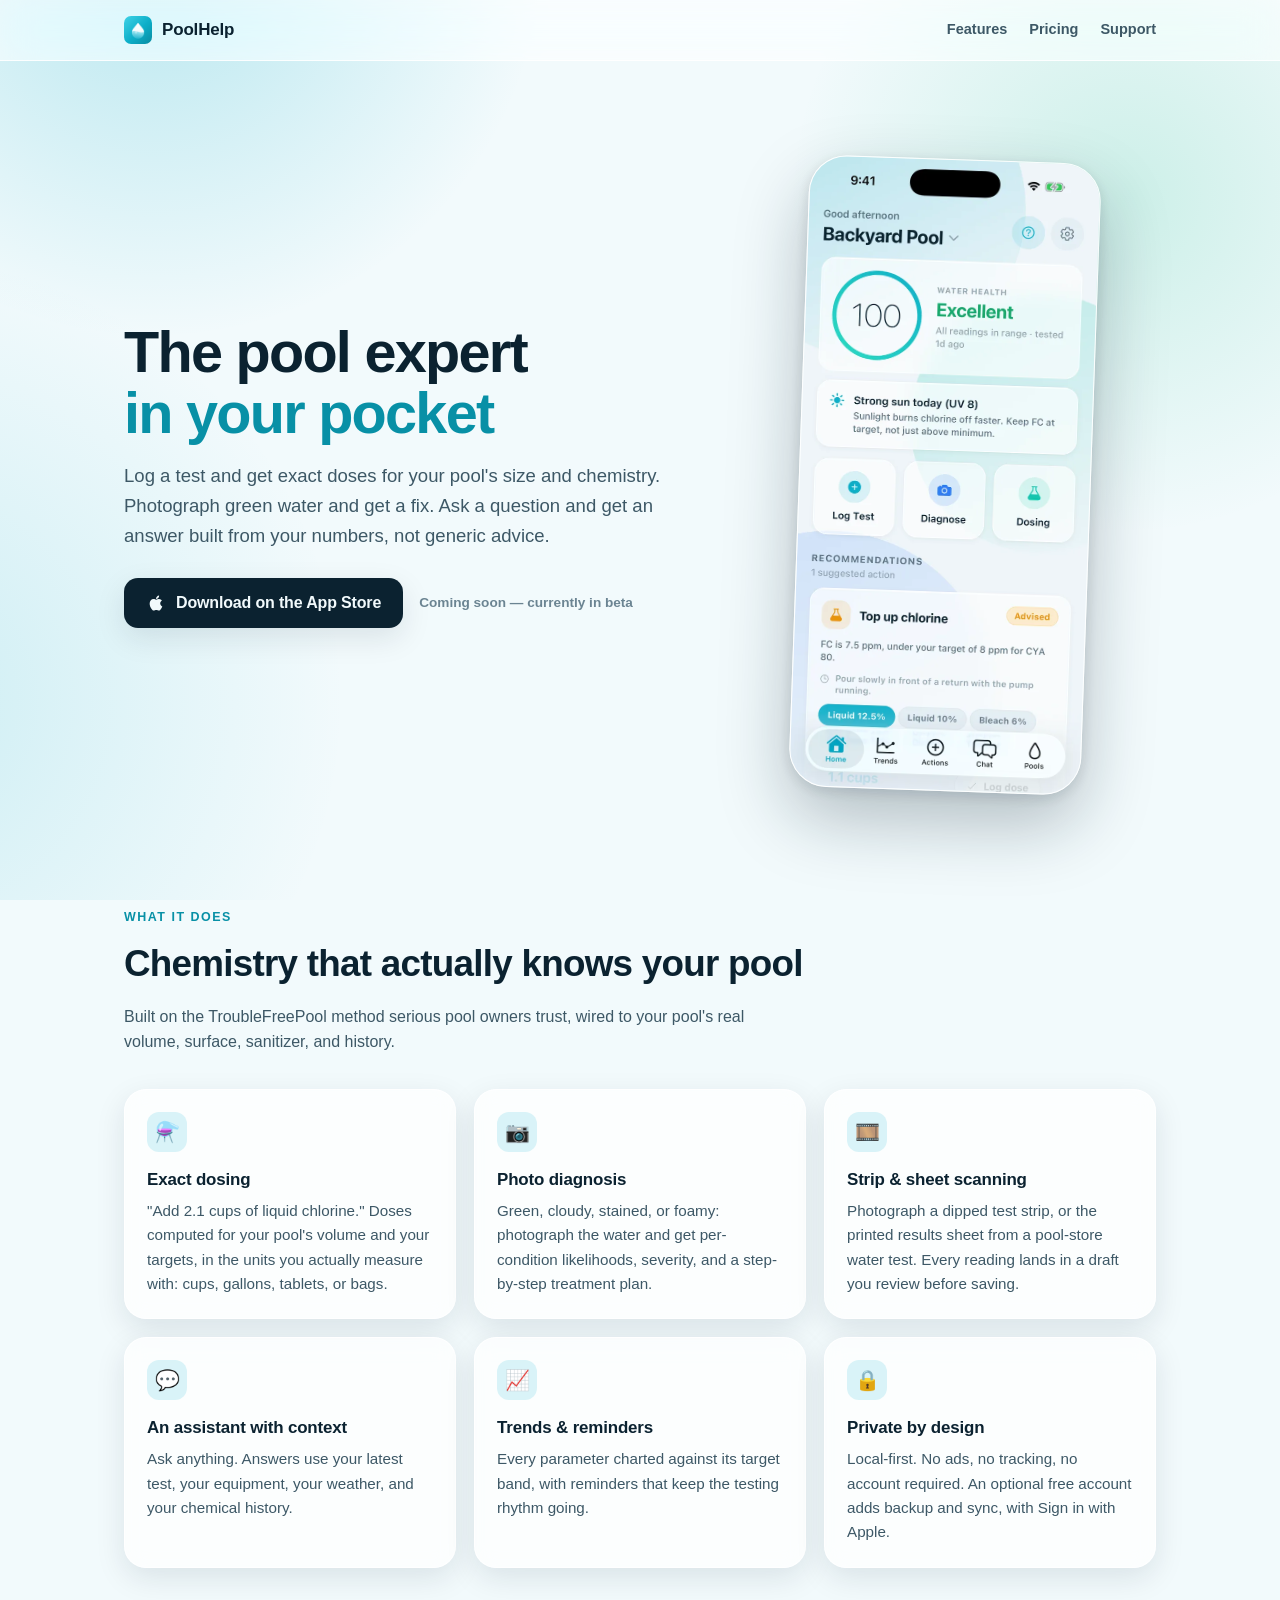
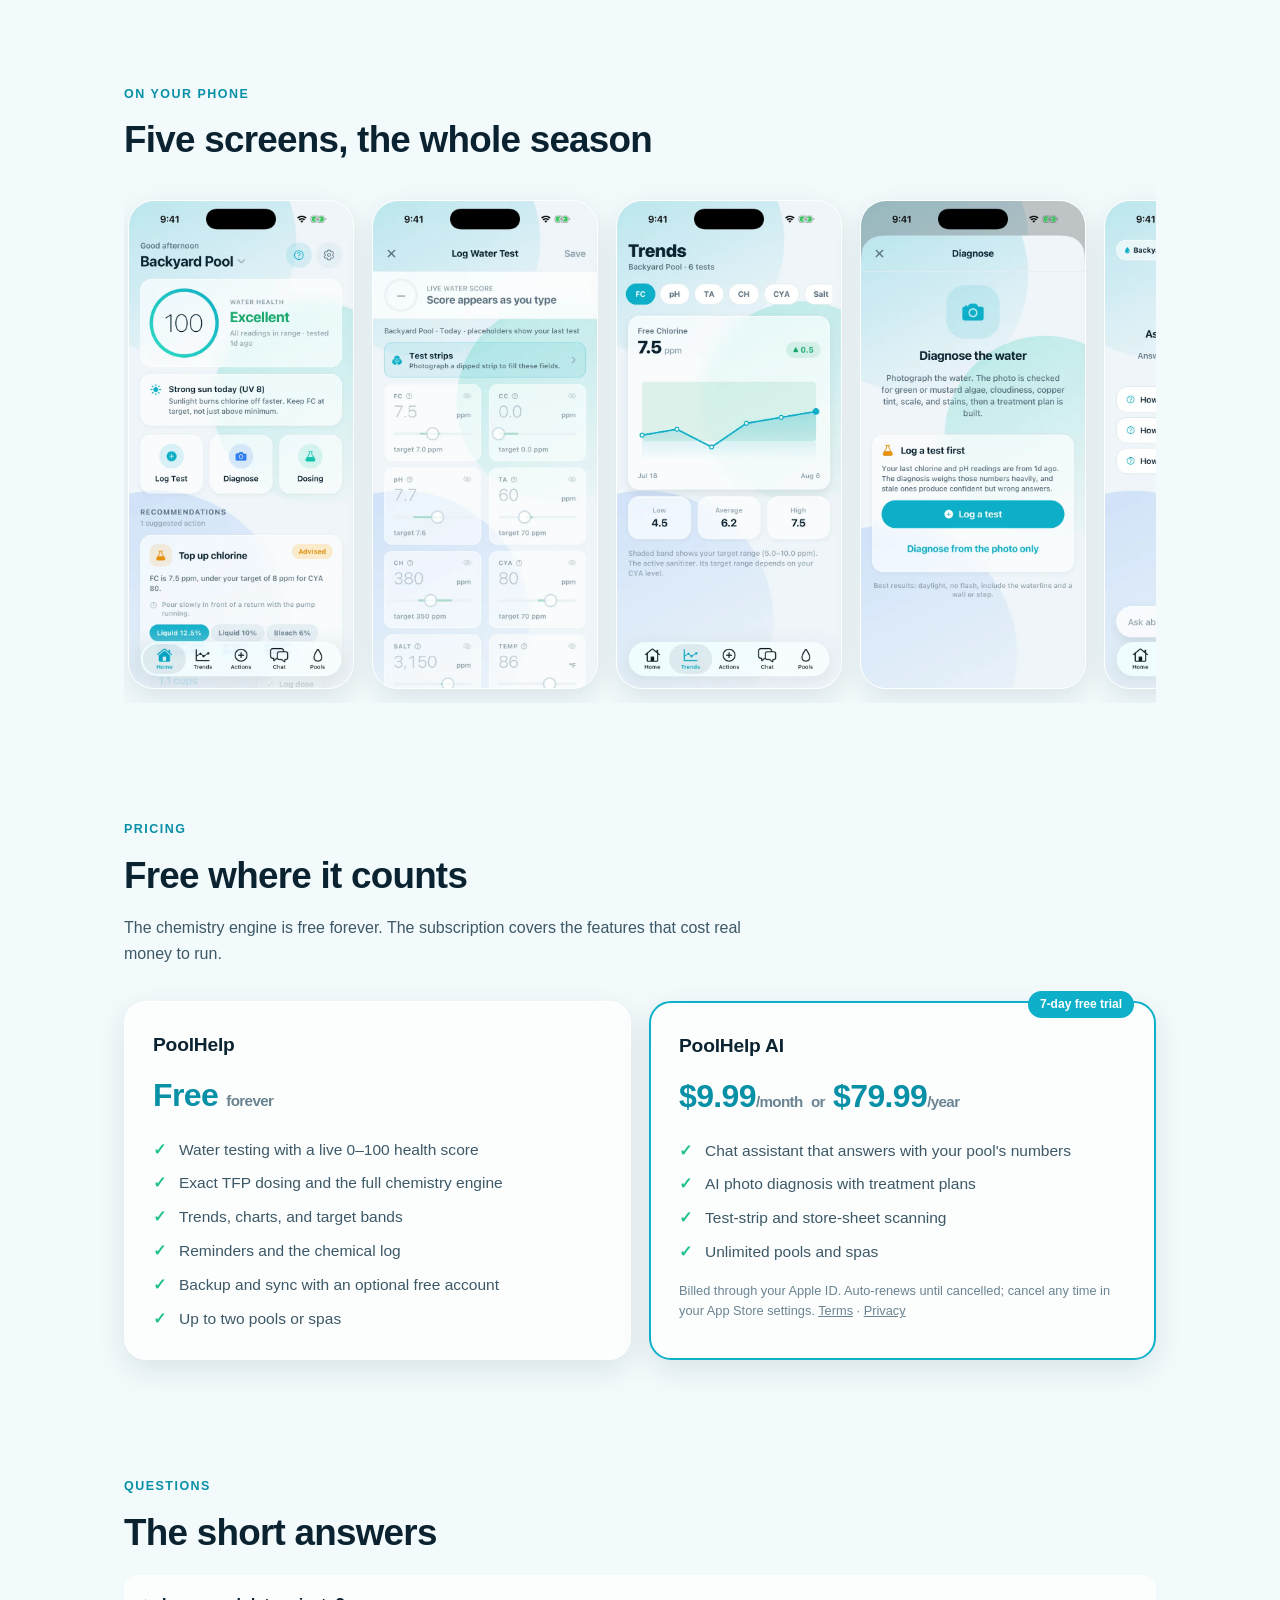
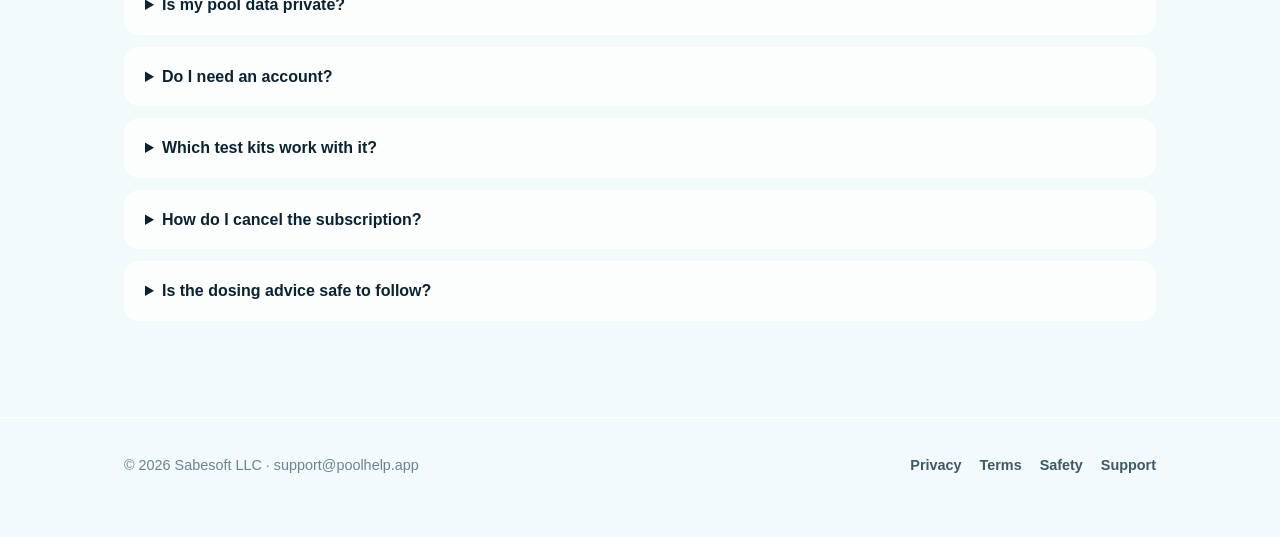
==== index.html @ 00a9b25a "Legal pages: publish the September 24, 2026 Terms and Safety (Sabesoft LLC) Regenerate /terms, /safe" ====
<!DOCTYPE html>
<html lang="en">
<head>
<meta charset="utf-8">
<meta name="viewport" content="width=device-width, initial-scale=1">
<title>PoolHelp — Pool care and chemistry that knows your pool</title>
<meta name="description" content="Log a water test, get exact chemical doses, photograph problems for an AI diagnosis, and ask an assistant that answers with your pool's real numbers. Free on iPhone.">
<link rel="stylesheet" href="/assets/style.css">
<link rel="icon" href="/assets/img/favicon.png">
<link rel="apple-touch-icon" href="/assets/img/apple-touch-icon.png">
<link rel="canonical" href="https://poolhelp.app/">
<meta property="og:title" content="PoolHelp — The pool expert in your pocket">
<meta property="og:description" content="Exact TFP dosing, AI photo diagnosis, and a chat assistant that knows your pool. Free on iPhone.">
<meta property="og:url" content="https://poolhelp.app/">
<meta property="og:type" content="website">
<meta property="og:image" content="https://poolhelp.app/assets/img/icon-512.png">
</head>
<body>
<div class="water" aria-hidden="true"></div>

<header class="site">
  <div class="wrap">
    <a class="brand" href="/"><img src="/assets/img/favicon.png" alt="" width="28" height="28">PoolHelp</a>
    <nav class="top" aria-label="Site">
      <a href="#features" class="hide-sm">Features</a>
      <a href="#pricing" class="hide-sm">Pricing</a>
      <a href="/support/">Support</a>
    </nav>
  </div>
</header>

<main>
  <div class="wrap">
    <section class="hero">
      <div>
        <h1>The pool expert <em>in your pocket</em></h1>
        <p class="lede">Log a test and get exact doses for your pool's size and chemistry. Photograph green water and get a fix. Ask a question and get an answer built from your numbers, not generic advice.</p>
        <div class="cta-row">
          <a class="store-badge" href="https://apps.apple.com/app/id6795765011" rel="noopener">
            <svg viewBox="0 0 24 24" fill="currentColor" aria-hidden="true"><path d="M17.05 20.28c-.98.95-2.05.8-3.08.35-1.09-.46-2.09-.48-3.24 0-1.44.62-2.2.44-3.06-.35C2.79 15.25 3.51 7.59 9.05 7.31c1.35.07 2.29.74 3.08.8 1.18-.24 2.31-.93 3.57-.84 1.51.12 2.65.72 3.4 1.8-3.12 1.87-2.38 5.98.48 7.13-.57 1.5-1.31 2.99-2.53 4.08ZM12.03 7.25c-.15-2.23 1.66-4.07 3.74-4.25.29 2.58-2.34 4.5-3.74 4.25Z"/></svg>
            Download on the App Store
          </a>
          <span class="soon">Coming soon — currently in beta</span>
        </div>
      </div>
      <div class="phone">
        <img src="/assets/img/01-home-dashboard.webp" alt="PoolHelp home screen: a water health score of 100 with a weather advisory and dosing recommendation" width="640" height="1391" loading="eager">
      </div>
    </section>

    <section id="features">
      <span class="kicker">What it does</span>
      <h2 class="sec">Chemistry that actually knows your pool</h2>
      <p class="sec-sub">Built on the TroubleFreePool method serious pool owners trust, wired to your pool's real volume, surface, sanitizer, and history.</p>
      <div class="grid">
        <div class="tile"><div class="ico">⚗️</div><h3>Exact dosing</h3><p>"Add 2.1 cups of liquid chlorine." Doses computed for your pool's volume and your targets, in the units you actually measure with: cups, gallons, tablets, or bags.</p></div>
        <div class="tile"><div class="ico">📷</div><h3>Photo diagnosis</h3><p>Green, cloudy, stained, or foamy: photograph the water and get per-condition likelihoods, severity, and a step-by-step treatment plan.</p></div>
        <div class="tile"><div class="ico">🎞️</div><h3>Strip &amp; sheet scanning</h3><p>Photograph a dipped test strip, or the printed results sheet from a pool-store water test. Every reading lands in a draft you review before saving.</p></div>
        <div class="tile"><div class="ico">💬</div><h3>An assistant with context</h3><p>Ask anything. Answers use your latest test, your equipment, your weather, and your chemical history.</p></div>
        <div class="tile"><div class="ico">📈</div><h3>Trends &amp; reminders</h3><p>Every parameter charted against its target band, with reminders that keep the testing rhythm going.</p></div>
        <div class="tile"><div class="ico">🔒</div><h3>Private by design</h3><p>Local-first. No ads, no tracking, no account required. An optional free account adds backup and sync, with Sign in with Apple.</p></div>
      </div>
    </section>

    <section>
      <span class="kicker">On your phone</span>
      <h2 class="sec">Five screens, the whole season</h2>
      <div class="shots">
        <img src="/assets/img/01-home-dashboard.webp" alt="Home dashboard with a 0 to 100 water health score" loading="lazy">
        <img src="/assets/img/02-log-water-test.webp" alt="Log Water Test screen with sliders and a live score" loading="lazy">
        <img src="/assets/img/03-trends.webp" alt="Trends chart of free chlorine against its target band" loading="lazy">
        <img src="/assets/img/04-photo-diagnosis.webp" alt="Photo diagnosis screen" loading="lazy">
        <img src="/assets/img/05-chat.webp" alt="Chat assistant with suggested questions" loading="lazy">
        <img src="/assets/img/06-paywall.webp" alt="PoolHelp AI subscription screen" loading="lazy">
      </div>
    </section>

    <section id="pricing">
      <span class="kicker">Pricing</span>
      <h2 class="sec">Free where it counts</h2>
      <p class="sec-sub">The chemistry engine is free forever. The subscription covers the features that cost real money to run.</p>
      <div class="plans">
        <div class="plan">
          <div class="name">PoolHelp</div>
          <div class="price">Free <small>forever</small></div>
          <ul>
            <li>Water testing with a live 0–100 health score</li>
            <li>Exact TFP dosing and the full chemistry engine</li>
            <li>Trends, charts, and target bands</li>
            <li>Reminders and the chemical log</li>
            <li>Backup and sync with an optional free account</li>
            <li>Up to two pools or spas</li>
          </ul>
        </div>
        <div class="plan ai">
          <span class="badge-best">7-day free trial</span>
          <div class="name">PoolHelp AI</div>
          <div class="price">$9.99<small>/month</small> <small>or</small> $79.99<small>/year</small></div>
          <ul>
            <li>Chat assistant that answers with your pool's numbers</li>
            <li>AI photo diagnosis with treatment plans</li>
            <li>Test-strip and store-sheet scanning</li>
            <li>Unlimited pools and spas</li>
          </ul>
          <p class="fineprint">Billed through your Apple ID. Auto-renews until cancelled; cancel any time in your App Store settings. <a href="/terms/">Terms</a> · <a href="/privacy/">Privacy</a></p>
        </div>
      </div>
    </section>

    <section id="faq">
      <span class="kicker">Questions</span>
      <h2 class="sec">The short answers</h2>
      <details>
        <summary>Is my pool data private?</summary>
        <p>Yes. Everything lives on your device unless you create an optional account for backup. No ads, no tracking, no analytics profiles. AI requests send only the content needed to answer them, and it is not stored. Details in the <a href="/privacy/">privacy policy</a>.</p>
      </details>
      <details>
        <summary>Do I need an account?</summary>
        <p>No. The app is fully functional without one. An optional free account (email, or Sign in with Apple) backs up your pools and syncs them across devices.</p>
      </details>
      <details>
        <summary>Which test kits work with it?</summary>
        <p>Any of them. Enter readings from drop kits or strips by hand, photograph a dipped strip, or photograph the printed results sheet from a pool-store water test.</p>
      </details>
      <details>
        <summary>How do I cancel the subscription?</summary>
        <p>In your iPhone's Settings, tap your name, then Subscriptions, then PoolHelp AI. Cancelling stops future charges and nothing about your pool data changes.</p>
      </details>
      <details>
        <summary>Is the dosing advice safe to follow?</summary>
        <p>PoolHelp encodes widely used, established pool-care practice, and every dose is shown with what it will do before you add anything. It is a tool, not a professional service: confirm readings with a physical kit and follow the directions on your chemical products. Read the <a href="/safety/">safety notes</a>.</p>
      </details>
    </section>
  </div>
</main>

<footer class="site">
  <div class="wrap">
    <span>© 2026 Sabesoft LLC · support@poolhelp.app</span>
    <nav aria-label="Legal">
      <a href="/privacy/">Privacy</a>
      <a href="/terms/">Terms</a>
      <a href="/safety/">Safety</a>
      <a href="/support/">Support</a>
    </nav>
  </div>
</footer>
</body>
</html>
---- assets/style.css ----
/* PoolHelp — liquid glass over water.
   Tokens first; both themes restyle through them only. */

:root {
  --ink: #0b2230;
  --ink-2: #3d5866;
  --ink-3: #6b8492;
  --ground: #f2fafc;
  --ground-2: #e6f4f8;
  --aqua: #0dafc9;
  --aqua-deep: #0890a6;
  --mint: #22c08f;
  --glass: rgba(255, 255, 255, 0.58);
  --glass-stroke: rgba(255, 255, 255, 0.85);
  --card: rgba(255, 255, 255, 0.72);
  --shadow: 0 10px 30px rgba(11, 34, 48, 0.10);
  --radius: 22px;
}
@media (prefers-color-scheme: dark) {
  :root {
    --ink: #eaf6fa;
    --ink-2: #b9d2dc;
    --ink-3: #86a4b1;
    --ground: #081820;
    --ground-2: #0c2230;
    --aqua: #26c6de;
    --aqua-deep: #58d4e6;
    --mint: #2fd39f;
    --glass: rgba(24, 48, 62, 0.55);
    --glass-stroke: rgba(150, 205, 225, 0.22);
    --card: rgba(19, 42, 55, 0.72);
    --shadow: 0 10px 30px rgba(0, 0, 0, 0.35);
  }
}

* { box-sizing: border-box; margin: 0; padding: 0; }
html { scroll-behavior: smooth; }
@media (prefers-reduced-motion: reduce) {
  html { scroll-behavior: auto; }
  *, *::before, *::after { animation: none !important; transition: none !important; }
}

body {
  font-family: -apple-system, BlinkMacSystemFont, "SF Pro Text", "Segoe UI", Roboto, Helvetica, Arial, sans-serif;
  color: var(--ink);
  background: var(--ground);
  line-height: 1.6;
  overflow-x: hidden;
}

/* Slow pools of colour behind the glass — same trick as the app's backdrop. */
.water {
  position: fixed; inset: 0; z-index: -1; pointer-events: none;
  background:
    radial-gradient(560px 560px at 12% -6%, color-mix(in srgb, var(--aqua) 26%, transparent), transparent 70%),
    radial-gradient(480px 480px at 88% 22%, color-mix(in srgb, var(--mint) 18%, transparent), transparent 70%),
    radial-gradient(640px 640px at -8% 78%, color-mix(in srgb, var(--aqua) 16%, transparent), transparent 70%),
    var(--ground);
}

.wrap { max-width: 1080px; margin: 0 auto; padding: 0 24px; }

/* ── Nav ── */
header.site {
  position: sticky; top: 0; z-index: 10;
  backdrop-filter: blur(18px) saturate(160%);
  -webkit-backdrop-filter: blur(18px) saturate(160%);
  background: var(--glass);
  border-bottom: 1px solid var(--glass-stroke);
}
header.site .wrap { display: flex; align-items: center; gap: 14px; height: 60px; }
.brand { display: flex; align-items: center; gap: 10px; font-weight: 800; font-size: 17px; color: var(--ink); text-decoration: none; letter-spacing: -0.01em; }
.brand img { width: 28px; height: 28px; border-radius: 7px; }
nav.top { margin-left: auto; display: flex; gap: 22px; }
nav.top a { color: var(--ink-2); text-decoration: none; font-size: 14.5px; font-weight: 600; }
nav.top a:hover, nav.top a:focus-visible { color: var(--aqua-deep); }
@media (max-width: 640px) { nav.top a.hide-sm { display: none; } }

/* ── Hero ── */
.hero { padding: 72px 0 30px; display: grid; grid-template-columns: 1.15fr 0.85fr; gap: 40px; align-items: center; }
@media (max-width: 820px) { .hero { grid-template-columns: 1fr; padding-top: 48px; } }
.hero h1 {
  font-size: clamp(2.4rem, 5.4vw, 3.6rem);
  line-height: 1.05; letter-spacing: -0.03em; font-weight: 800;
  text-wrap: balance;
}
.hero h1 em { font-style: normal; color: var(--aqua-deep); }
.hero .lede { margin-top: 18px; font-size: 1.16rem; color: var(--ink-2); max-width: 34rem; }
.cta-row { margin-top: 28px; display: flex; align-items: center; gap: 16px; flex-wrap: wrap; }
.store-badge {
  display: inline-flex; align-items: center; gap: 10px;
  background: var(--ink); color: var(--ground);
  padding: 12px 22px; border-radius: 14px; text-decoration: none;
  font-weight: 700; font-size: 1rem; letter-spacing: -0.01em;
  box-shadow: var(--shadow);
}
@media (prefers-color-scheme: dark) { .store-badge { background: #eaf6fa; color: #081820; } }
.store-badge svg { width: 20px; height: 20px; }
.soon { font-size: 0.85rem; color: var(--ink-3); font-weight: 600; }
.phone { justify-self: center; position: relative; padding: 26px 10px; }
/* soft water glow behind the device */
.phone::before {
  content: ""; position: absolute; inset: -8% -14%;
  background: radial-gradient(closest-side, color-mix(in srgb, var(--aqua) 34%, transparent), transparent 72%);
  filter: blur(6px); z-index: -1;
}
.phone img {
  width: min(292px, 68vw); height: auto; border-radius: 38px; display: block;
  border: 1px solid var(--glass-stroke);
  box-shadow:
    0 30px 70px rgba(11, 34, 48, 0.28),
    0 4px 14px rgba(11, 34, 48, 0.12);
  transform: rotate(2deg);
  animation: bob 7s ease-in-out infinite alternate;
}
@keyframes bob { from { transform: rotate(2deg) translateY(0); } to { transform: rotate(2deg) translateY(-10px); } }

/* ── Sections ── */
section { padding: 56px 0; }
.kicker { text-transform: uppercase; letter-spacing: 0.12em; font-size: 0.78rem; font-weight: 800; color: var(--aqua-deep); }
h2.sec { font-size: clamp(1.7rem, 3.4vw, 2.3rem); letter-spacing: -0.02em; font-weight: 800; margin-top: 6px; text-wrap: balance; }
.sec-sub { color: var(--ink-2); margin-top: 10px; max-width: 40rem; }

.grid { margin-top: 34px; display: grid; grid-template-columns: repeat(3, 1fr); gap: 18px; }
@media (max-width: 900px) { .grid { grid-template-columns: repeat(2, 1fr); } }
@media (max-width: 560px) { .grid { grid-template-columns: 1fr; } }
.tile {
  background: var(--card);
  border: 1px solid var(--glass-stroke);
  border-radius: var(--radius);
  padding: 22px;
  backdrop-filter: blur(10px);
  -webkit-backdrop-filter: blur(10px);
  box-shadow: var(--shadow);
}
.tile h3 { font-size: 1.06rem; letter-spacing: -0.01em; margin-bottom: 6px; }
.tile p { font-size: 0.95rem; color: var(--ink-2); }
.tile .ico { width: 40px; height: 40px; border-radius: 12px; display: grid; place-items: center; margin-bottom: 14px;
  background: color-mix(in srgb, var(--aqua) 14%, transparent); color: var(--aqua-deep); font-size: 20px; }

/* screenshots band */
.shots { display: flex; gap: 18px; overflow-x: auto; padding: 30px 4px 14px; scroll-snap-type: x mandatory; }
.shots img {
  width: 226px; height: auto; border-radius: 26px; scroll-snap-align: center; flex: none;
  border: 1px solid var(--glass-stroke); box-shadow: var(--shadow);
  transition: transform 0.25s ease;
}
.shots img:hover { transform: translateY(-6px); }

/* pricing */
.plans { margin-top: 34px; display: grid; grid-template-columns: 1fr 1fr; gap: 18px; }
@media (max-width: 720px) { .plans { grid-template-columns: 1fr; } }
.plan { background: var(--card); border: 1px solid var(--glass-stroke); border-radius: var(--radius); padding: 28px; backdrop-filter: blur(10px); -webkit-backdrop-filter: blur(10px); box-shadow: var(--shadow); }
.plan.ai { border: 2px solid var(--aqua); position: relative; }
.plan .name { font-weight: 800; font-size: 1.2rem; letter-spacing: -0.01em; }
.plan .price { margin: 10px 0 2px; font-size: 2rem; font-weight: 800; letter-spacing: -0.02em; color: var(--aqua-deep); }
.plan .price small { font-size: 0.95rem; color: var(--ink-3); font-weight: 600; }
.plan ul { list-style: none; margin-top: 16px; display: grid; gap: 9px; }
.plan li { padding-left: 26px; position: relative; font-size: 0.97rem; color: var(--ink-2); }
.plan li::before { content: "✓"; position: absolute; left: 0; color: var(--mint); font-weight: 800; }
.badge-best { position: absolute; top: -12px; right: 20px; background: var(--aqua); color: #fff; font-size: 0.75rem; font-weight: 800; padding: 4px 12px; border-radius: 999px; }
.fineprint { margin-top: 16px; font-size: 0.8rem; color: var(--ink-3); }
.fineprint a { color: inherit; }

/* FAQ */
details { background: var(--card); border: 1px solid var(--glass-stroke); border-radius: 16px; padding: 16px 20px; margin-top: 12px; }
details summary { cursor: pointer; font-weight: 700; font-size: 1rem; }
details p { margin-top: 10px; color: var(--ink-2); font-size: 0.96rem; }
details a { color: var(--aqua-deep); }

/* ── Article pages (legal, support) ── */
article.doc { max-width: 720px; margin: 0 auto; padding: 56px 24px 80px; }
article.doc h1 { font-size: clamp(1.9rem, 4vw, 2.5rem); letter-spacing: -0.02em; line-height: 1.15; }
article.doc h2 { font-size: 1.3rem; letter-spacing: -0.01em; margin: 2.2em 0 0.6em; }
article.doc h3 { font-size: 1.08rem; margin: 1.8em 0 0.5em; }
article.doc p { margin: 0.8em 0; color: var(--ink-2); }
article.doc li { margin: 0.45em 0 0.45em 1.4em; color: var(--ink-2); }
article.doc strong { color: var(--ink); }
article.doc a { color: var(--aqua-deep); }
article.doc .updated { color: var(--ink-3); font-size: 0.9rem; margin-top: 8px; }

/* footer */
footer.site { border-top: 1px solid var(--glass-stroke); padding: 36px 0 60px; margin-top: 40px; }
footer.site .wrap { display: flex; flex-wrap: wrap; gap: 18px; align-items: center; color: var(--ink-3); font-size: 0.9rem; }
footer.site nav { display: flex; gap: 18px; flex-wrap: wrap; margin-left: auto; }
footer.site a { color: var(--ink-2); text-decoration: none; font-weight: 600; }
footer.site a:hover { color: var(--aqua-deep); }

:focus-visible { outline: 2px solid var(--aqua); outline-offset: 2px; border-radius: 4px; }
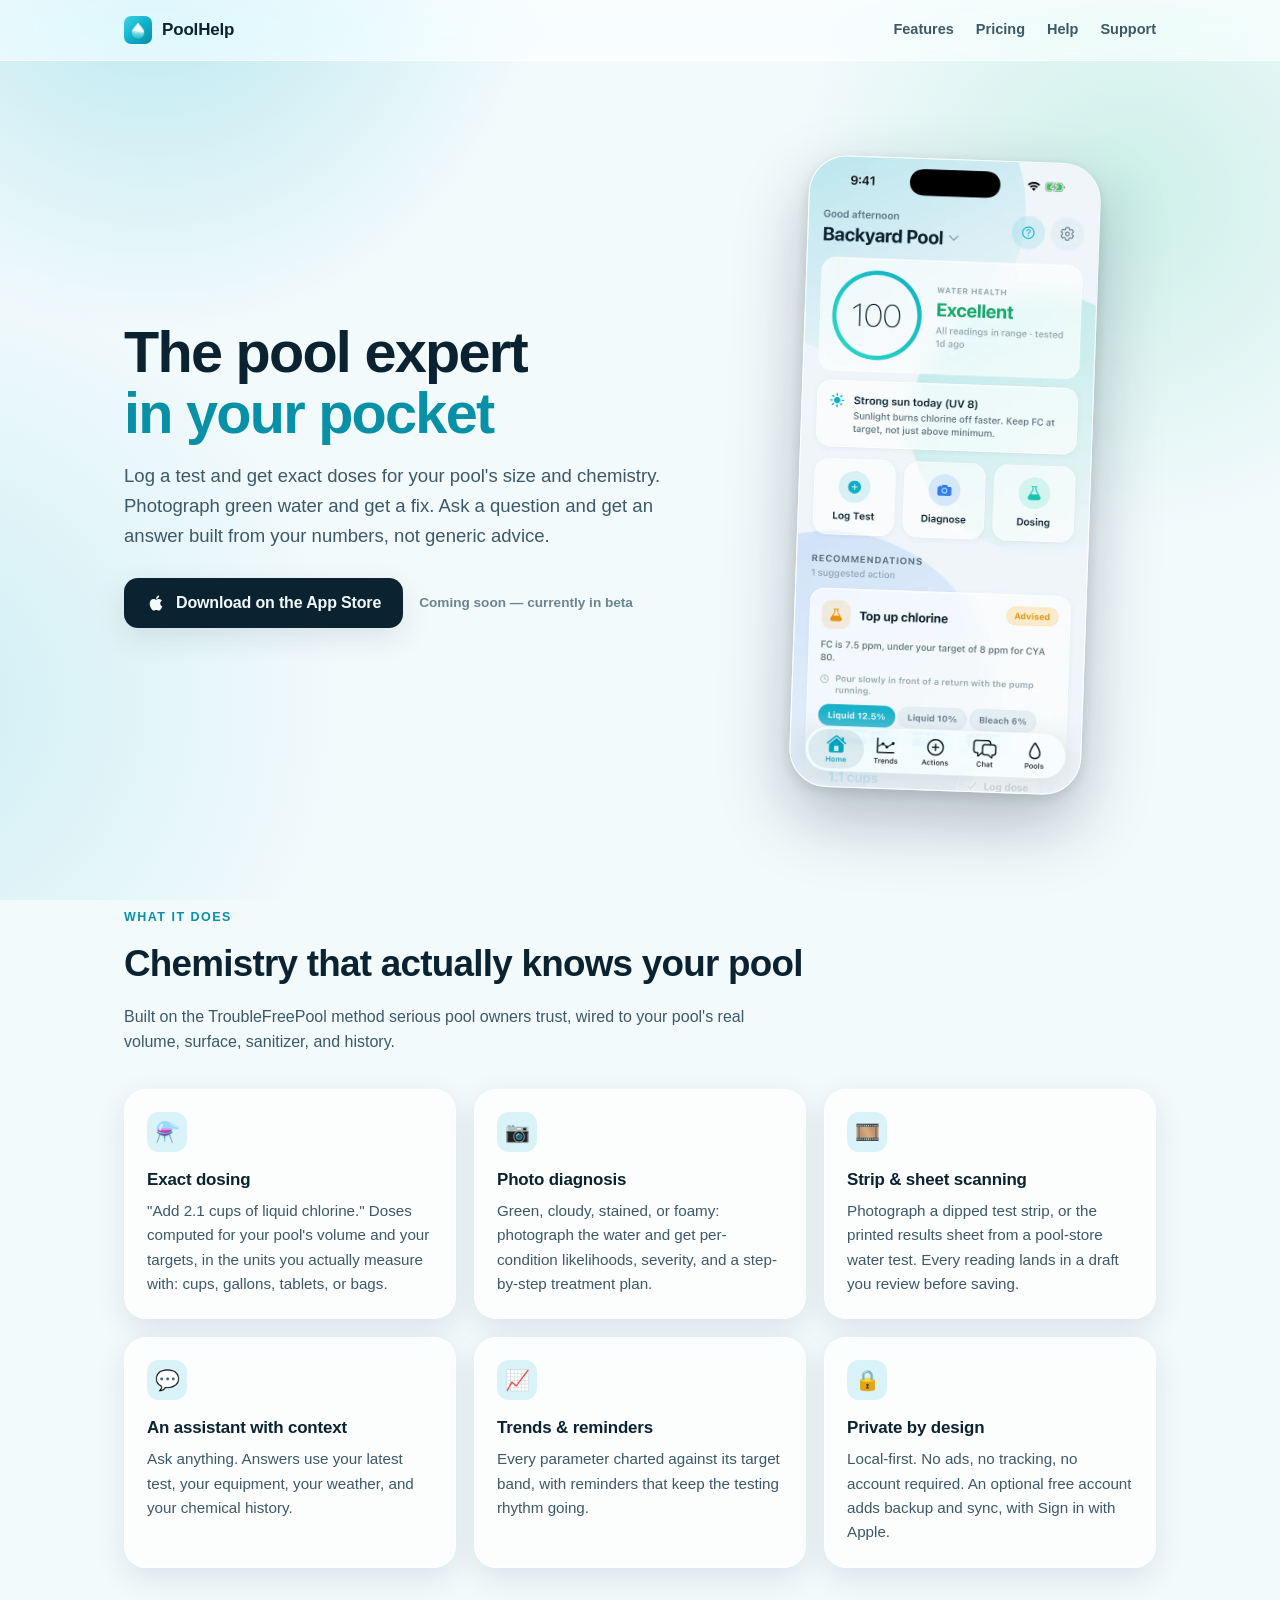
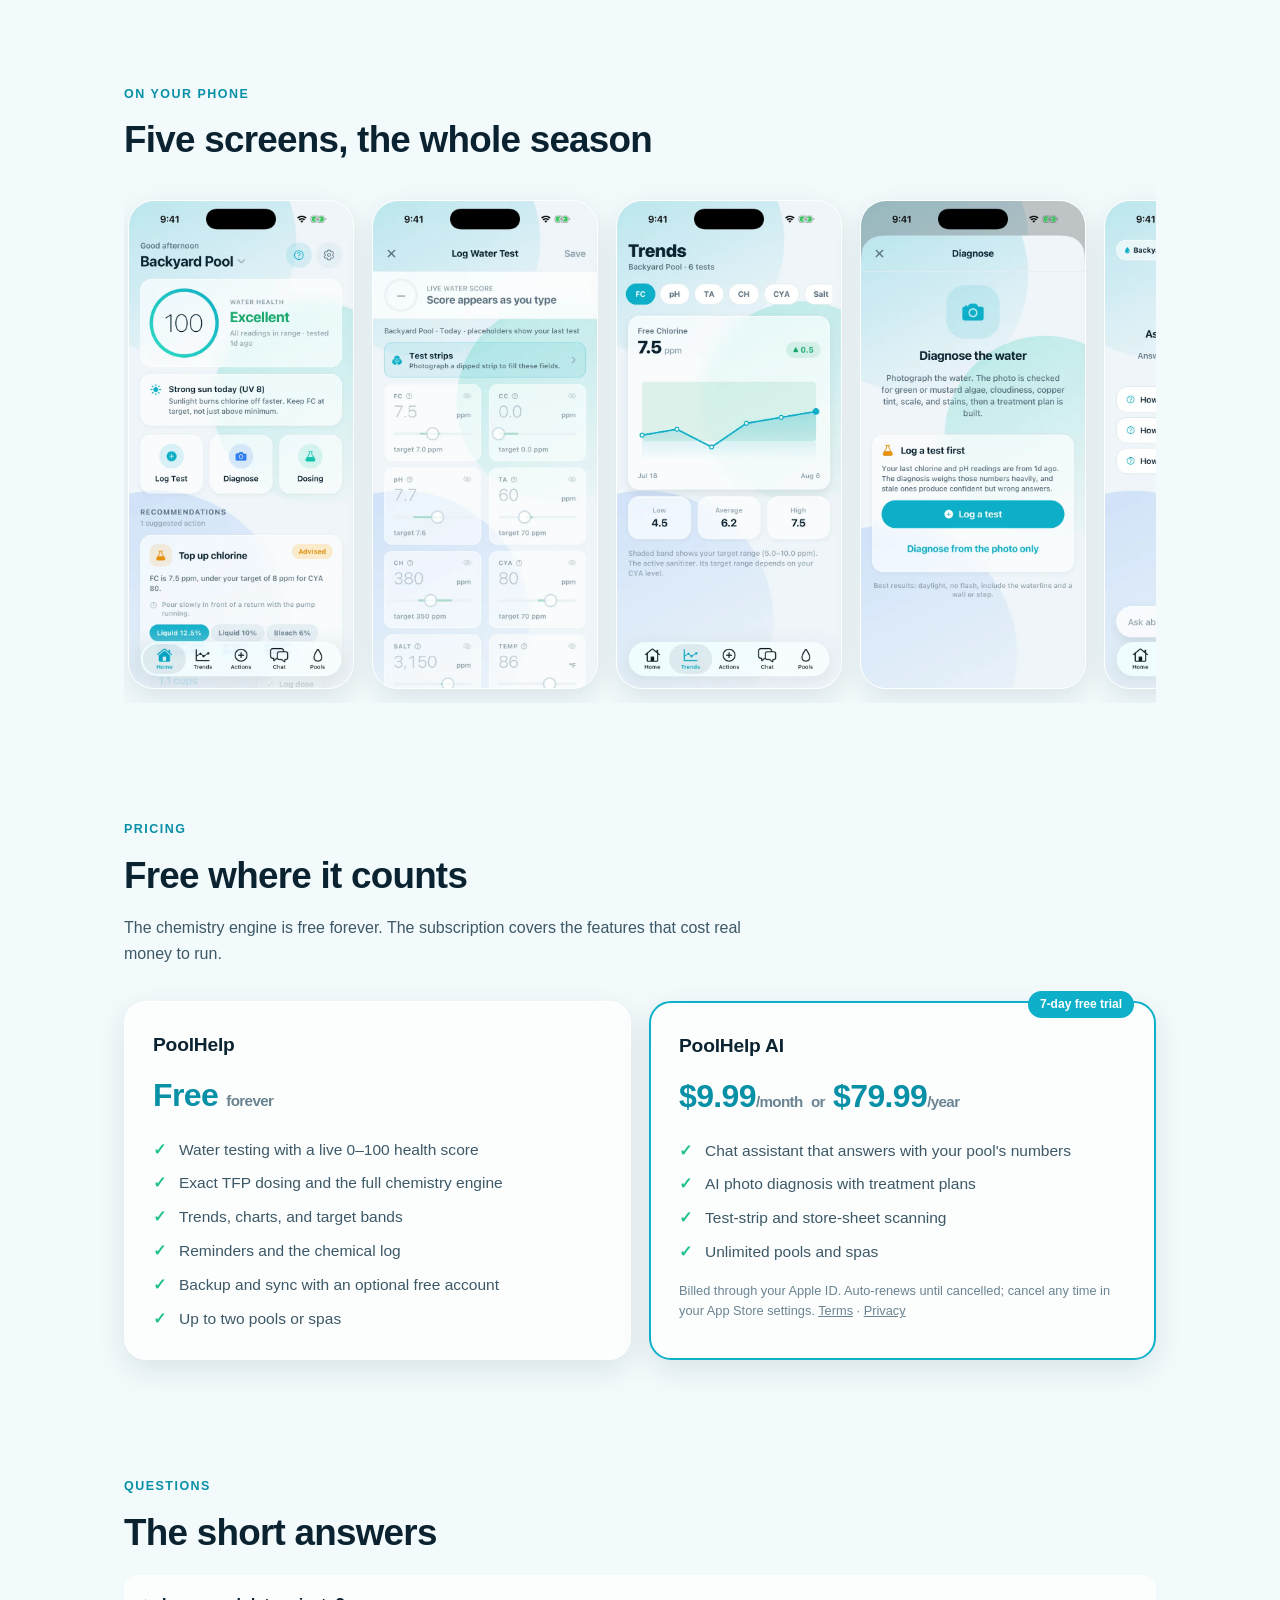
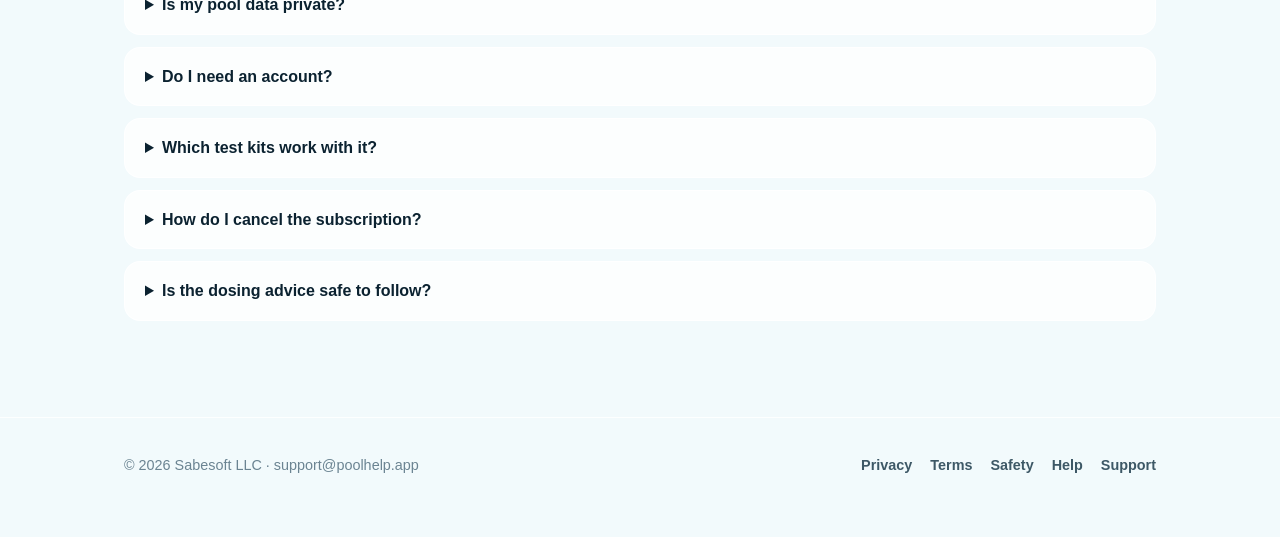
==== commit 5549e13a: "Help & FAQ page at /help, linked from every nav and from /support Add /help/ (CoS task 7.2) from doc" ====
--- a/index.html
+++ b/index.html
@@ -24,6 +24,7 @@
     <nav class="top" aria-label="Site">
       <a href="#features" class="hide-sm">Features</a>
       <a href="#pricing" class="hide-sm">Pricing</a>
+      <a href="/help/">Help</a>
       <a href="/support/">Support</a>
     </nav>
   </div>
@@ -141,6 +142,7 @@
       <a href="/privacy/">Privacy</a>
       <a href="/terms/">Terms</a>
       <a href="/safety/">Safety</a>
+      <a href="/help/">Help</a>
       <a href="/support/">Support</a>
     </nav>
   </div>
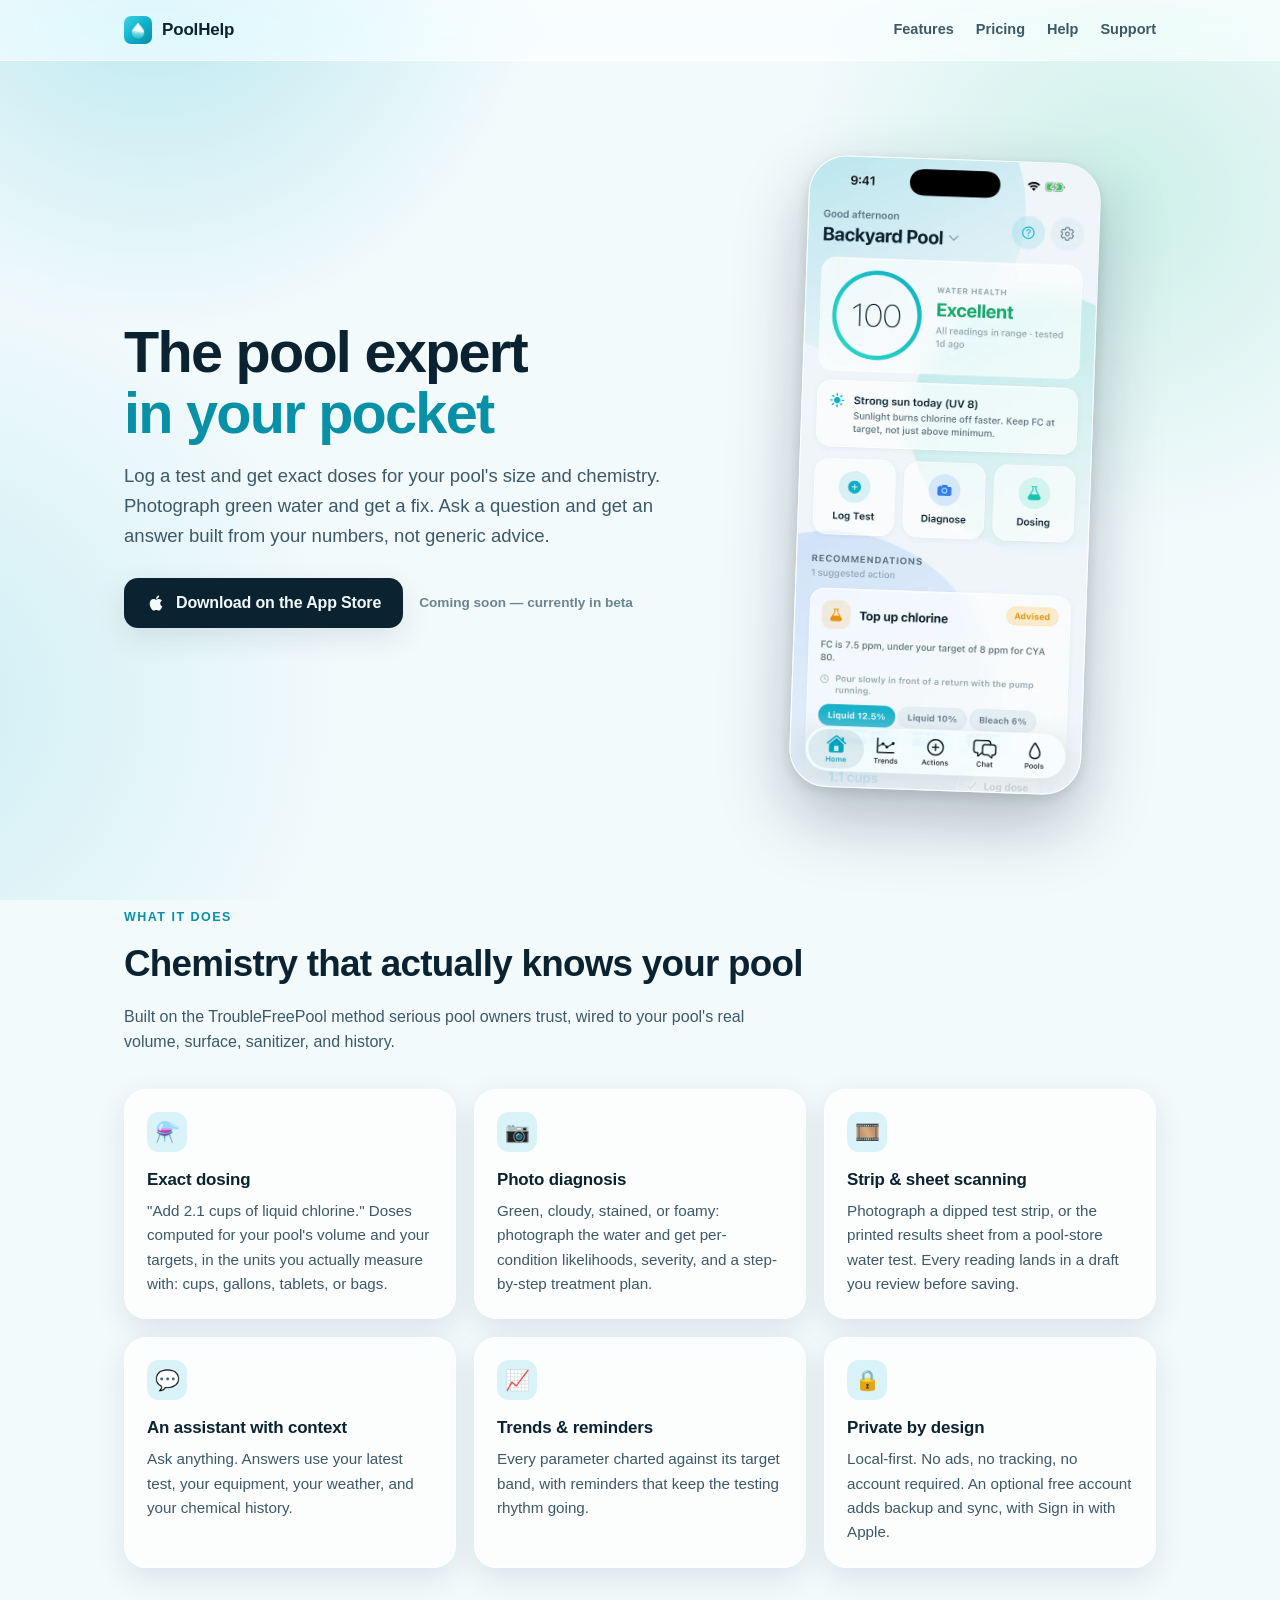
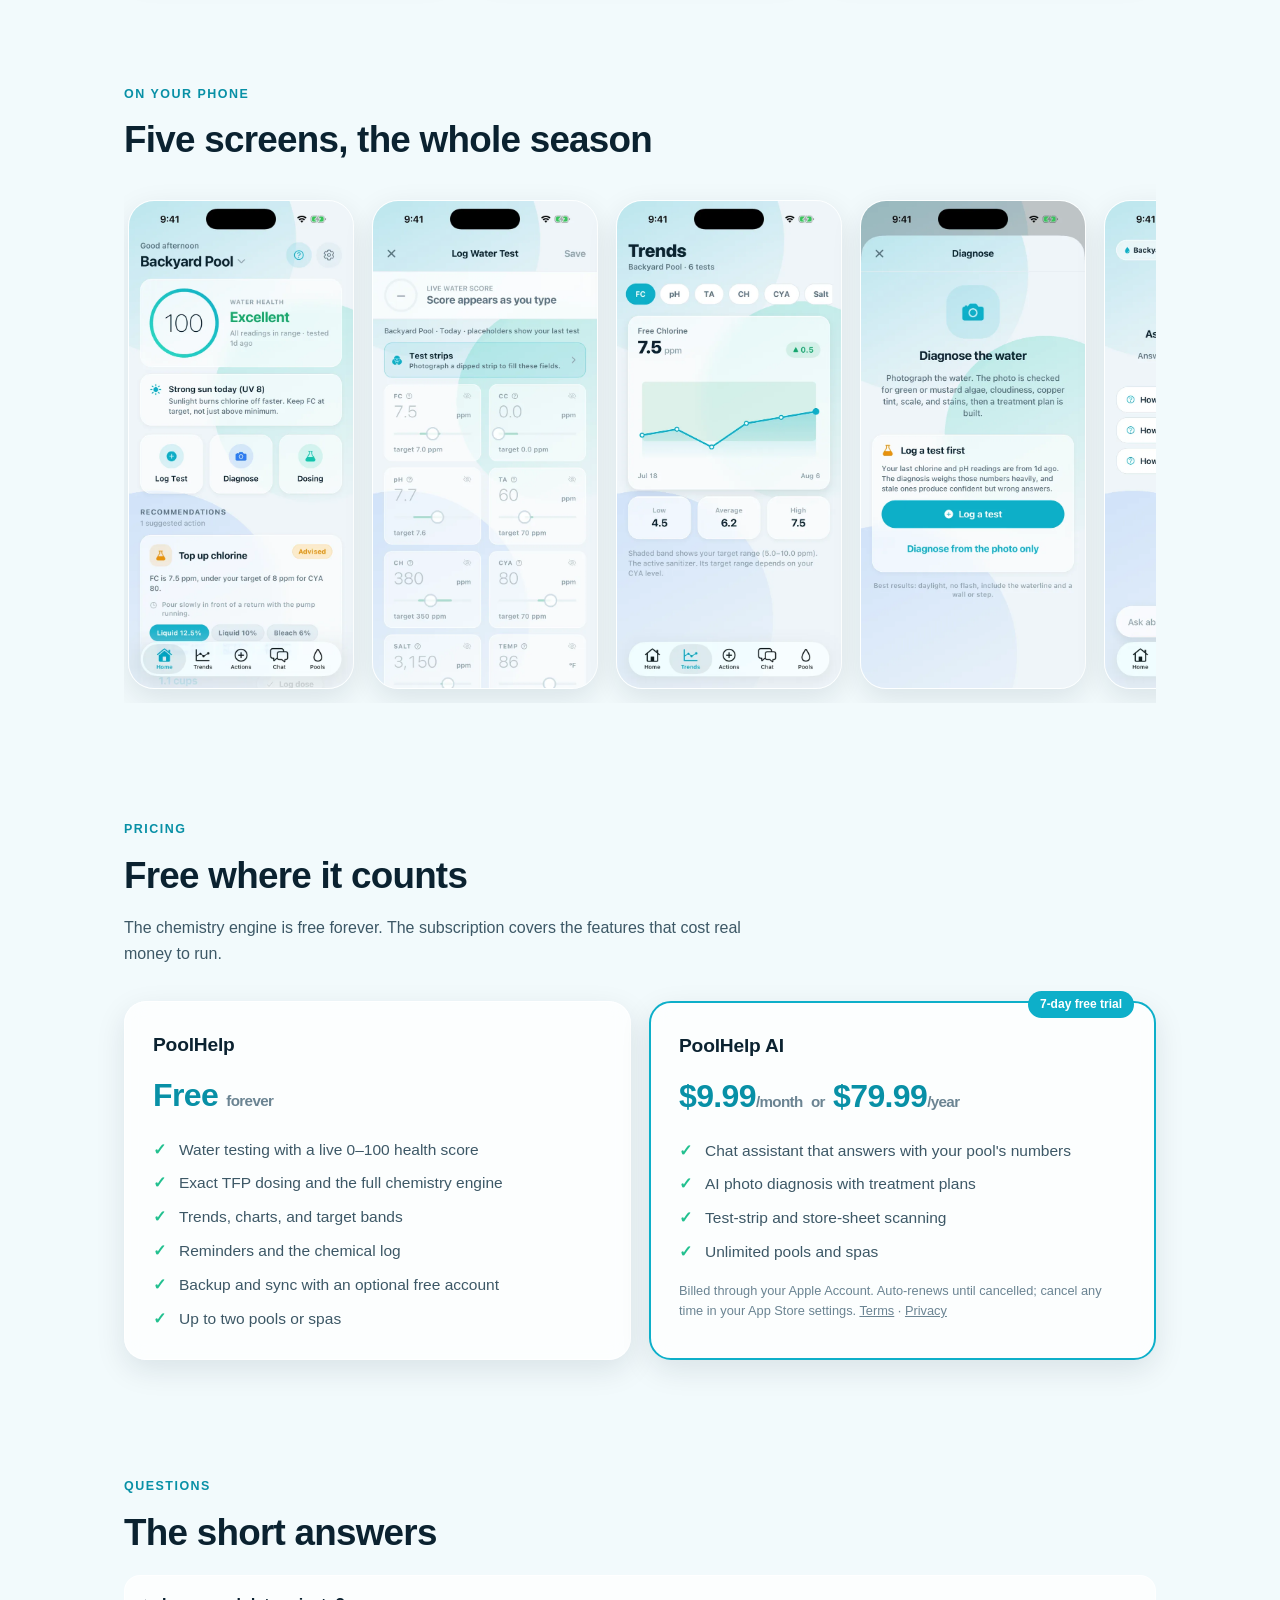
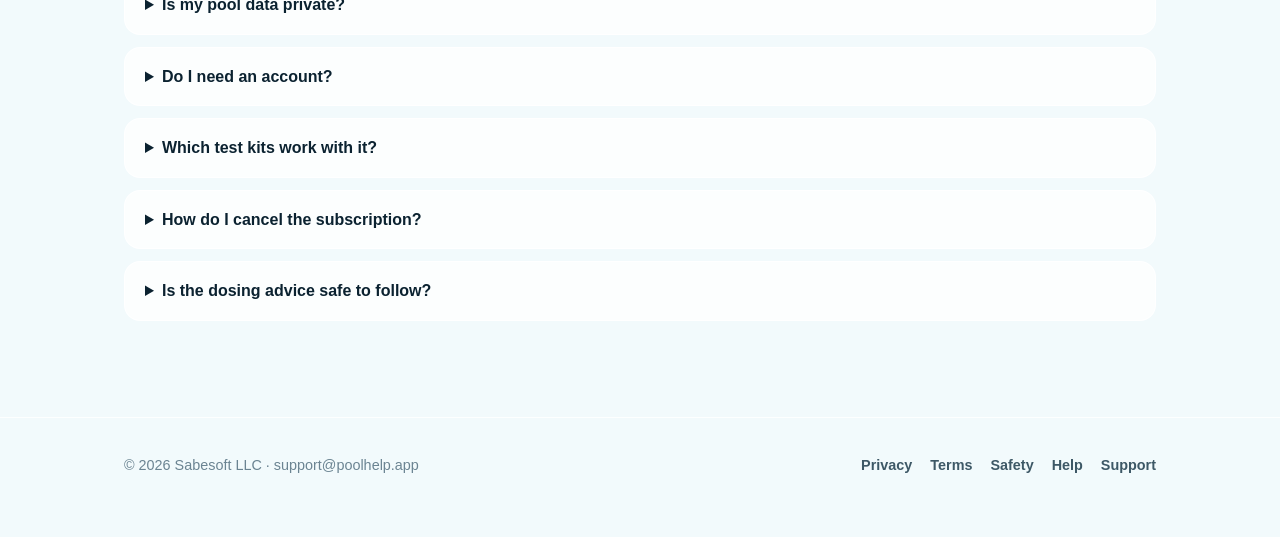
==== commit b16edecd: "Help & FAQ page at /help, linked from every nav and from /support Add /help/ (CoS task 7.2) from doc" ====
--- a/index.html
+++ b/index.html
@@ -103,7 +103,7 @@
             <li>Test-strip and store-sheet scanning</li>
             <li>Unlimited pools and spas</li>
           </ul>
-          <p class="fineprint">Billed through your Apple ID. Auto-renews until cancelled; cancel any time in your App Store settings. <a href="/terms/">Terms</a> · <a href="/privacy/">Privacy</a></p>
+          <p class="fineprint">Billed through your Apple Account. Auto-renews until cancelled; cancel any time in your App Store settings. <a href="/terms/">Terms</a> · <a href="/privacy/">Privacy</a></p>
         </div>
       </div>
     </section>
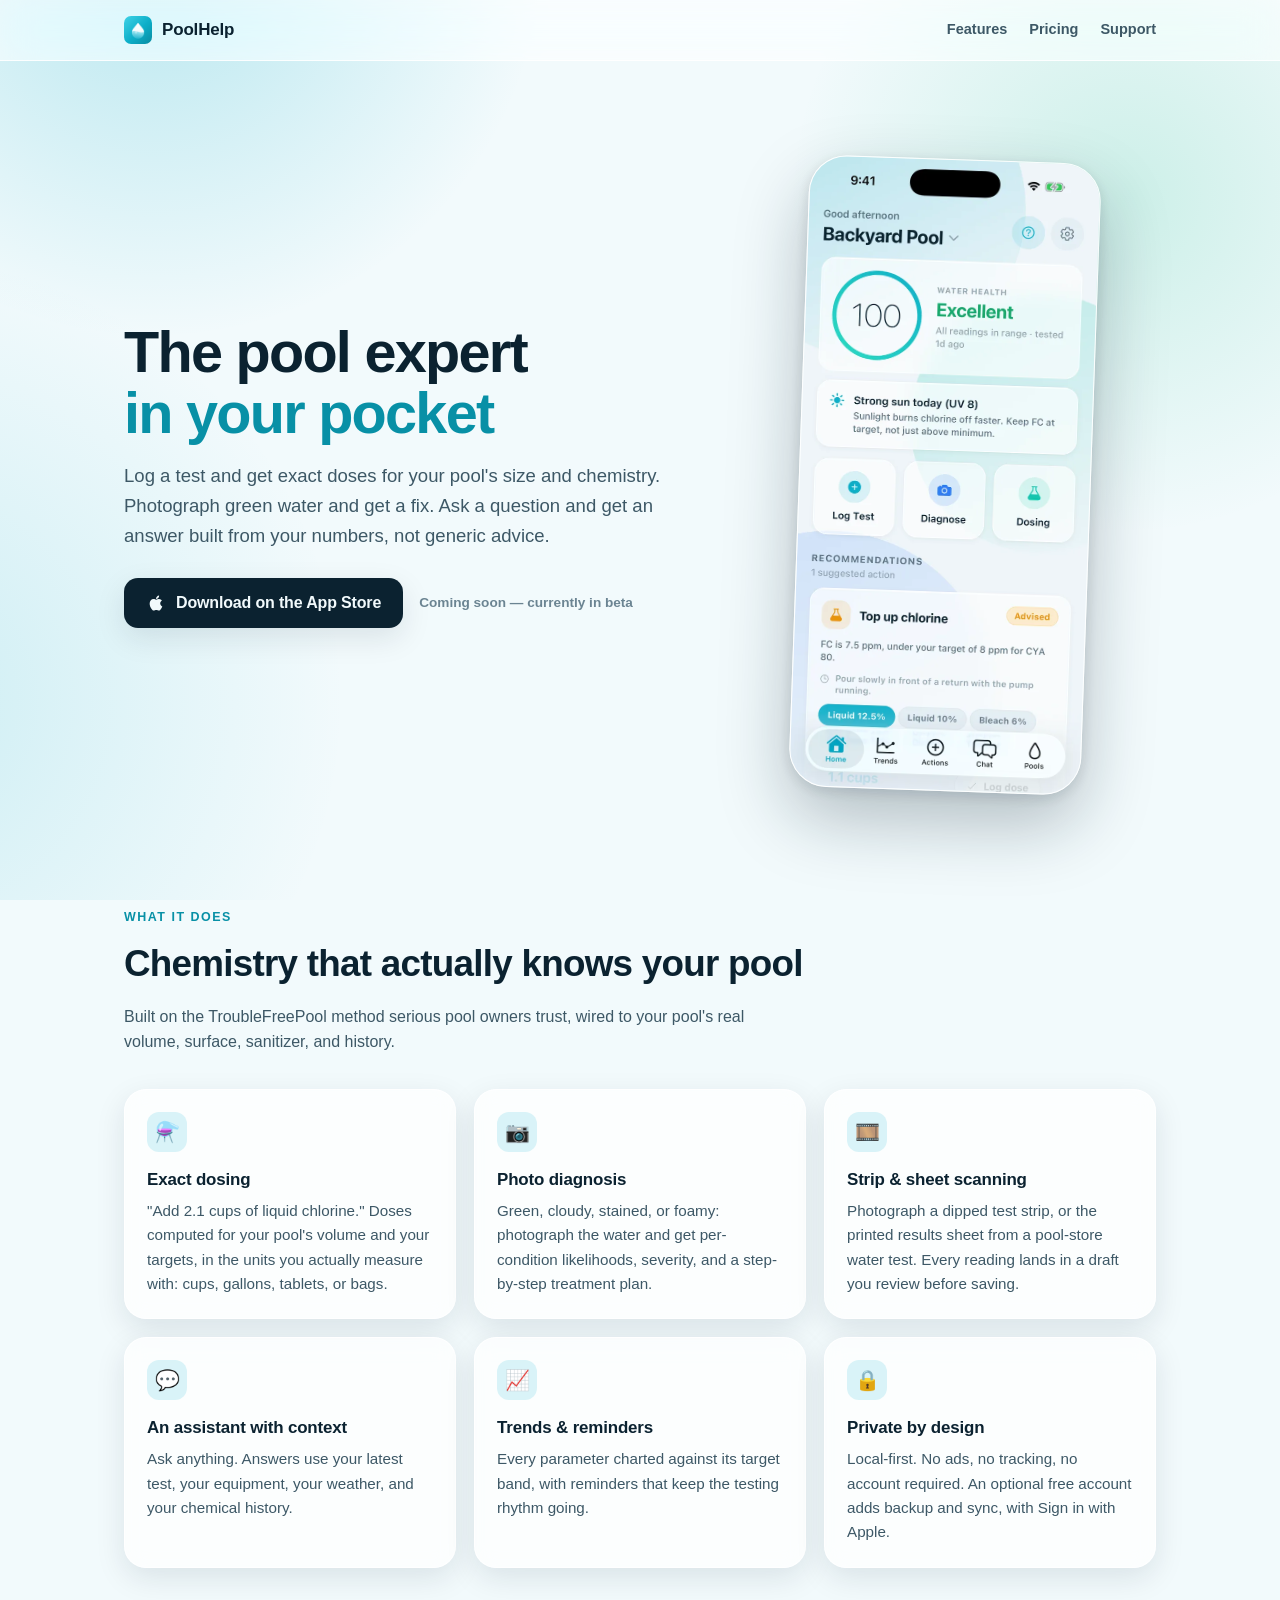
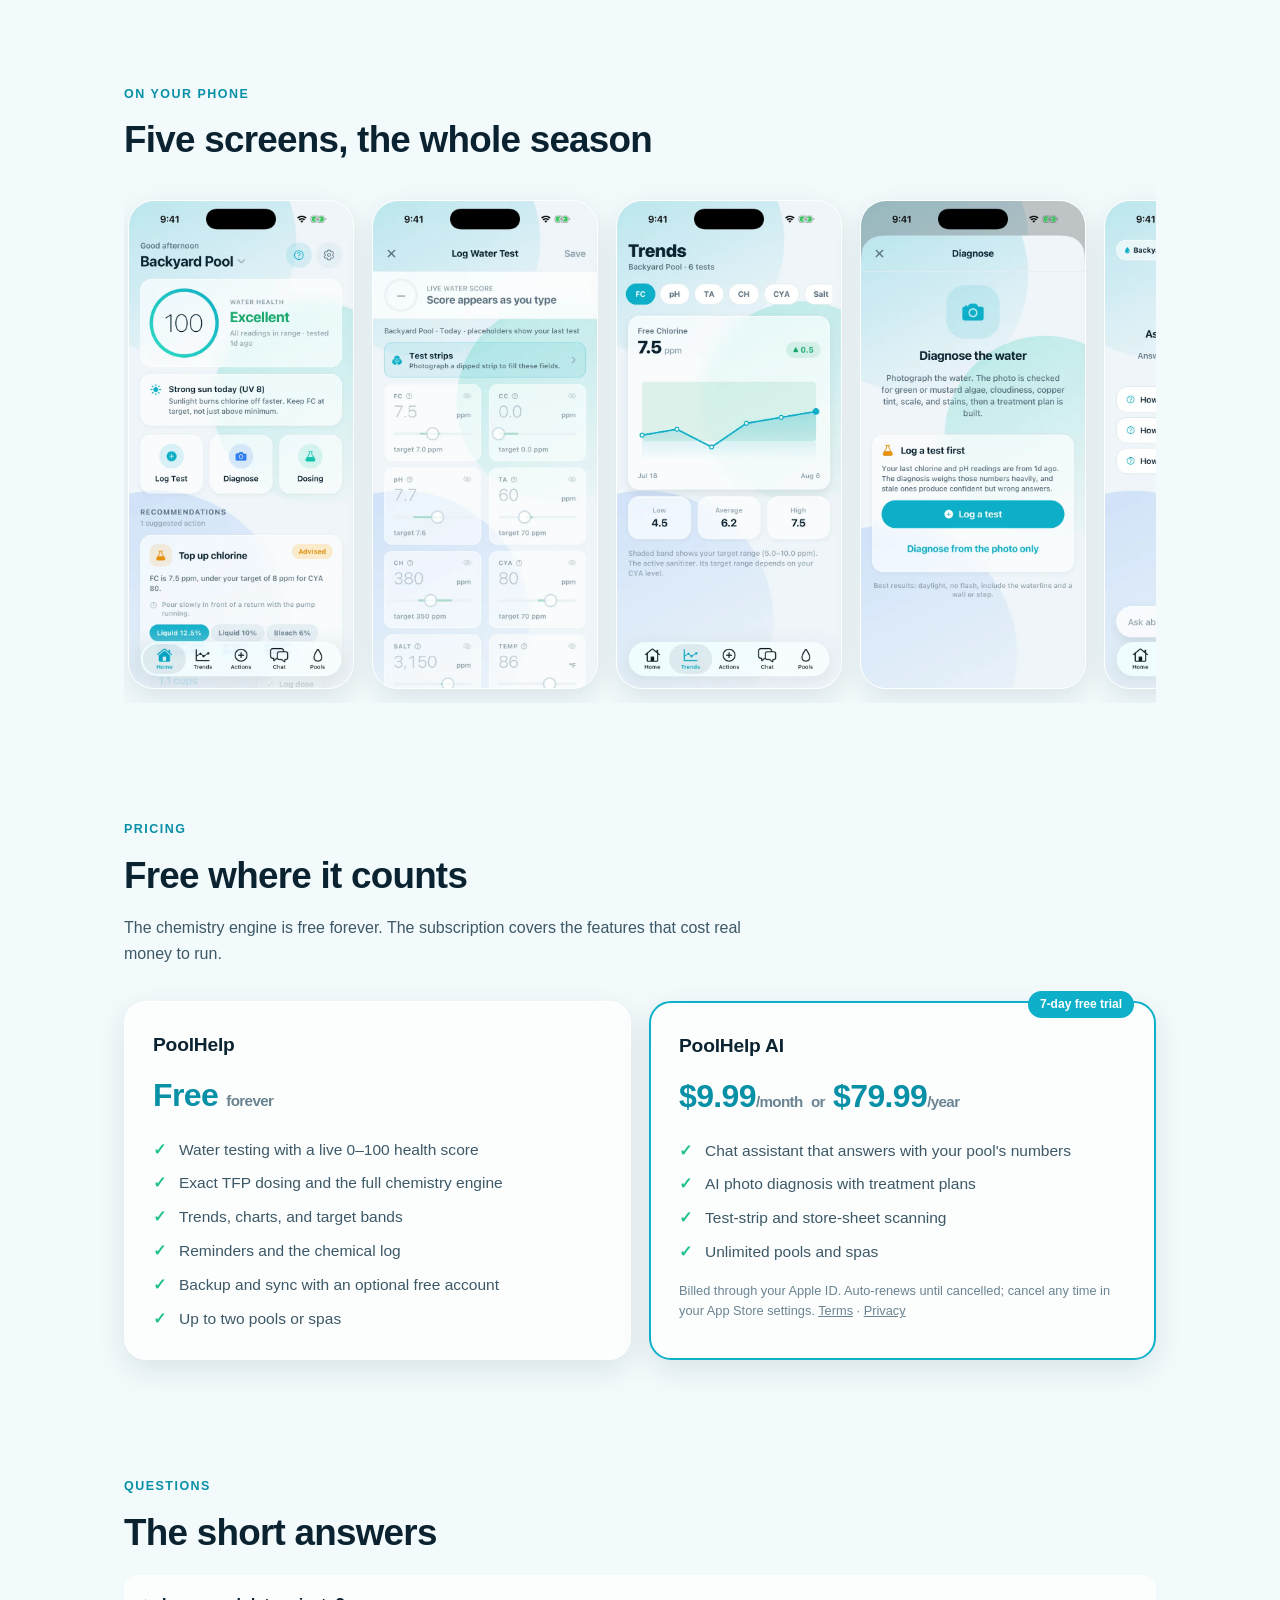
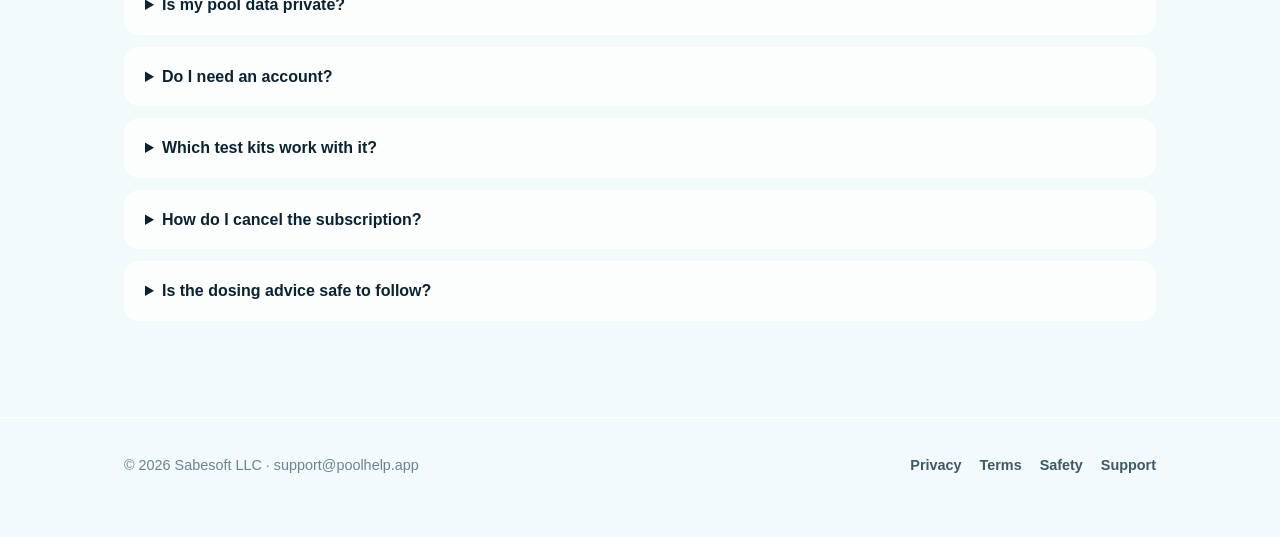
==== commit 869af4c5: "Merge 88dace08e4d3ae1072abbc013d9920e0b21a4d02 into 3058a30a0ca6a545bbde056c55f0d24d25b70e5a" ====
--- a/index.html
+++ b/index.html
@@ -24,7 +24,6 @@
     <nav class="top" aria-label="Site">
       <a href="#features" class="hide-sm">Features</a>
       <a href="#pricing" class="hide-sm">Pricing</a>
-      <a href="/help/">Help</a>
       <a href="/support/">Support</a>
     </nav>
   </div>
@@ -103,7 +102,7 @@
             <li>Test-strip and store-sheet scanning</li>
             <li>Unlimited pools and spas</li>
           </ul>
-          <p class="fineprint">Billed through your Apple Account. Auto-renews until cancelled; cancel any time in your App Store settings. <a href="/terms/">Terms</a> · <a href="/privacy/">Privacy</a></p>
+          <p class="fineprint">Billed through your Apple ID. Auto-renews until cancelled; cancel any time in your App Store settings. <a href="/terms/">Terms</a> · <a href="/privacy/">Privacy</a></p>
         </div>
       </div>
     </section>
@@ -142,7 +141,6 @@
       <a href="/privacy/">Privacy</a>
       <a href="/terms/">Terms</a>
       <a href="/safety/">Safety</a>
-      <a href="/help/">Help</a>
       <a href="/support/">Support</a>
     </nav>
   </div>
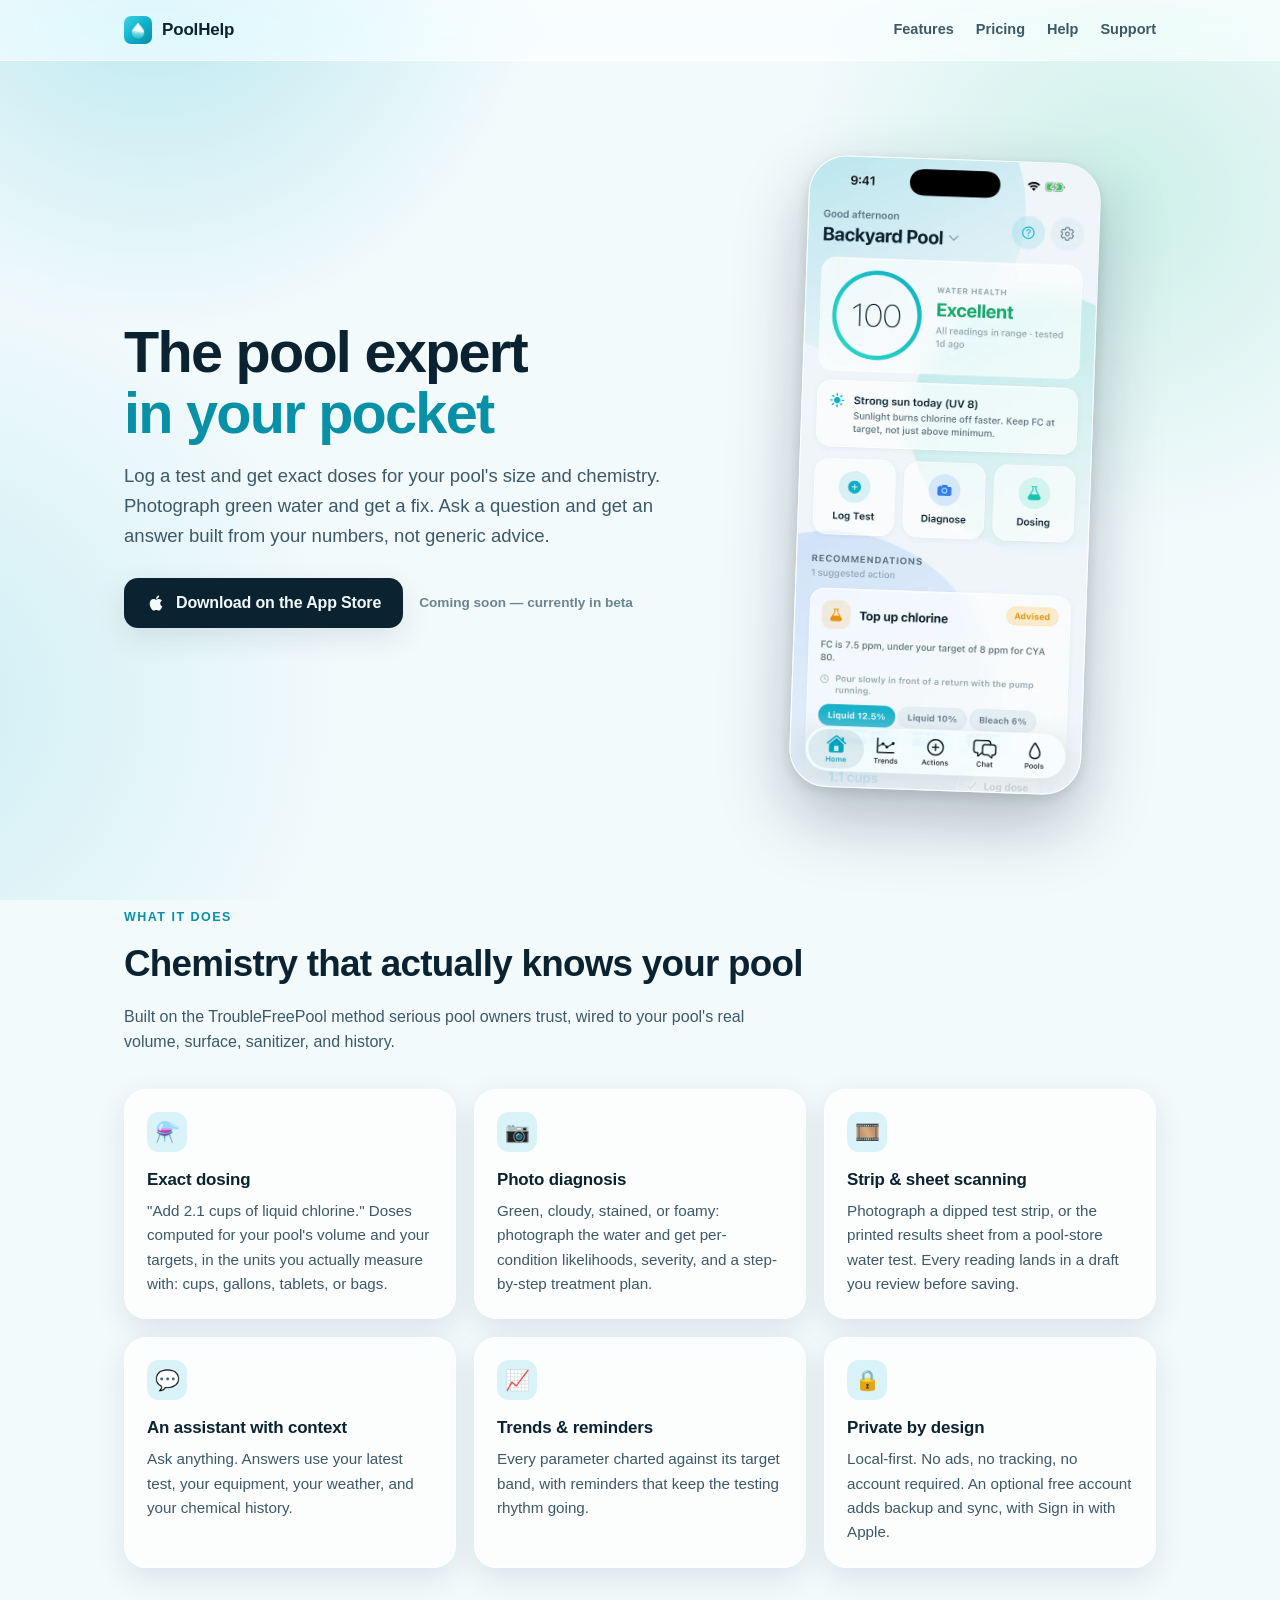
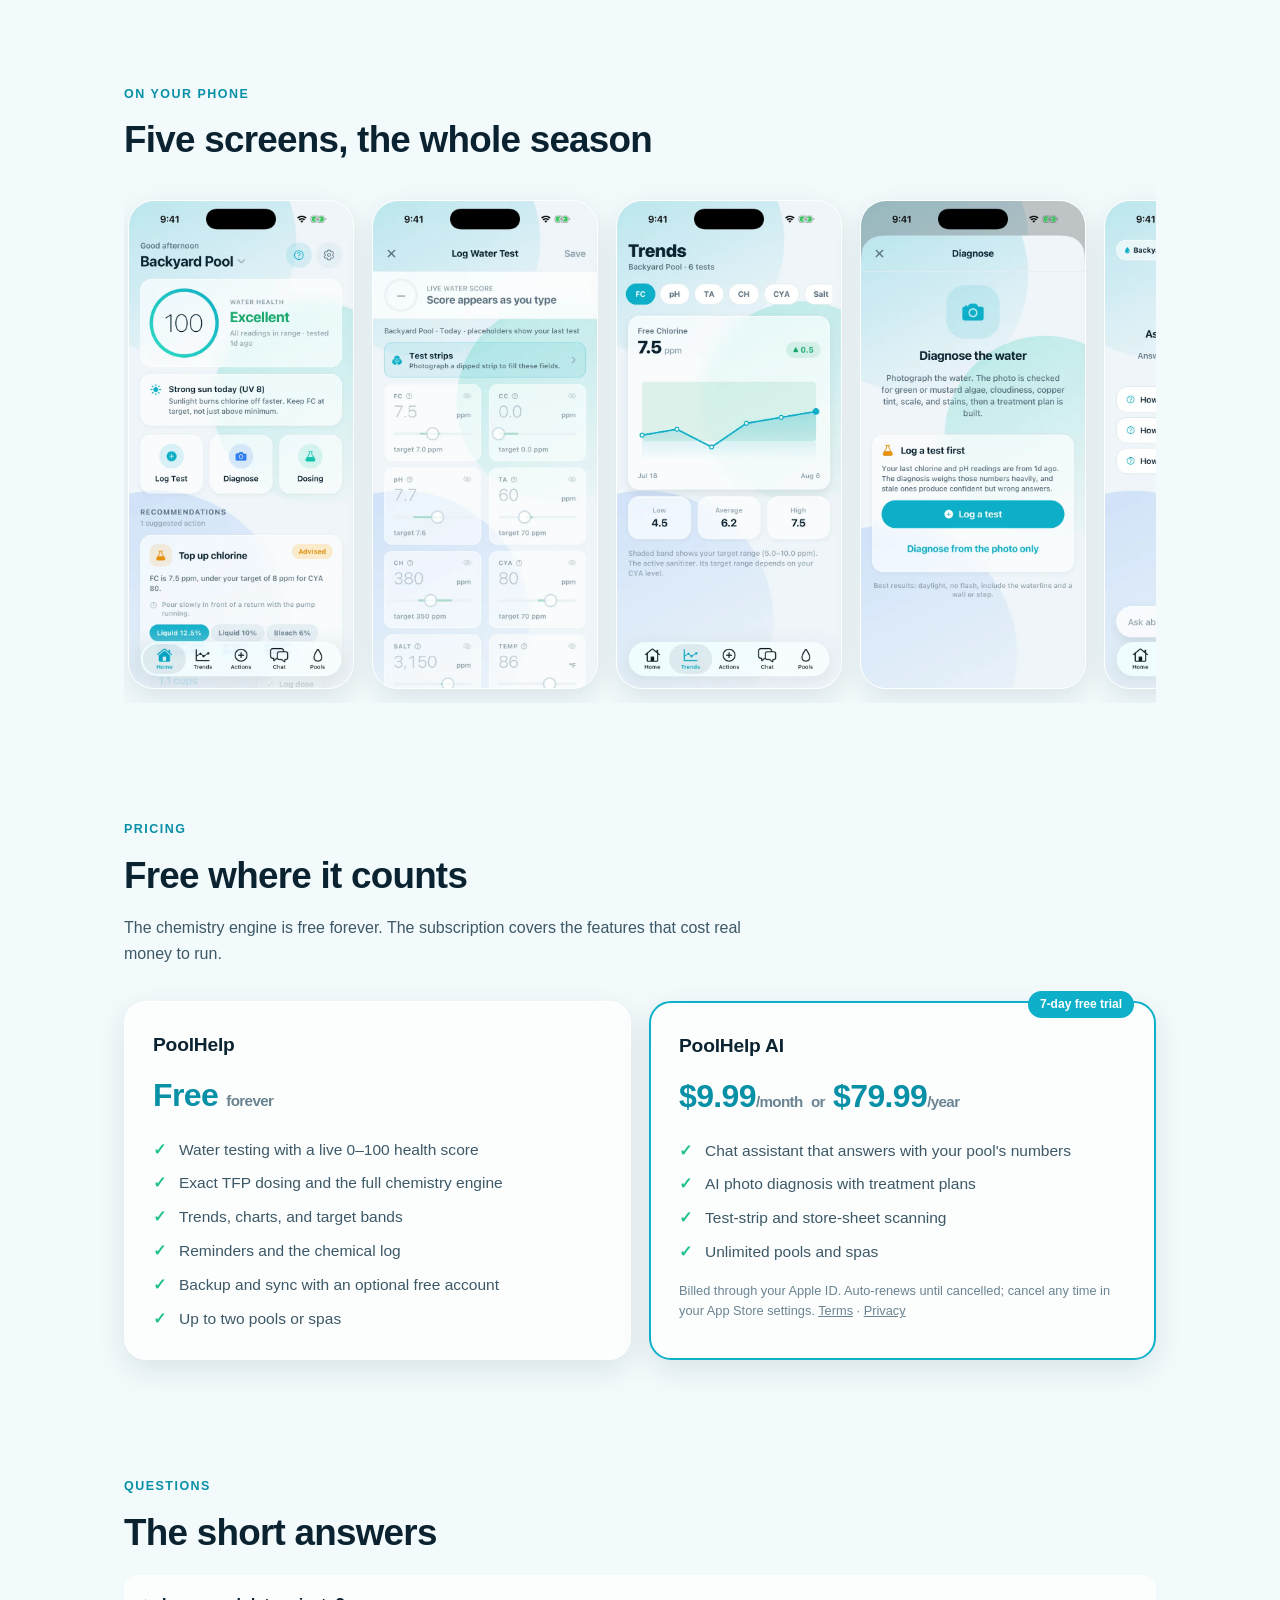
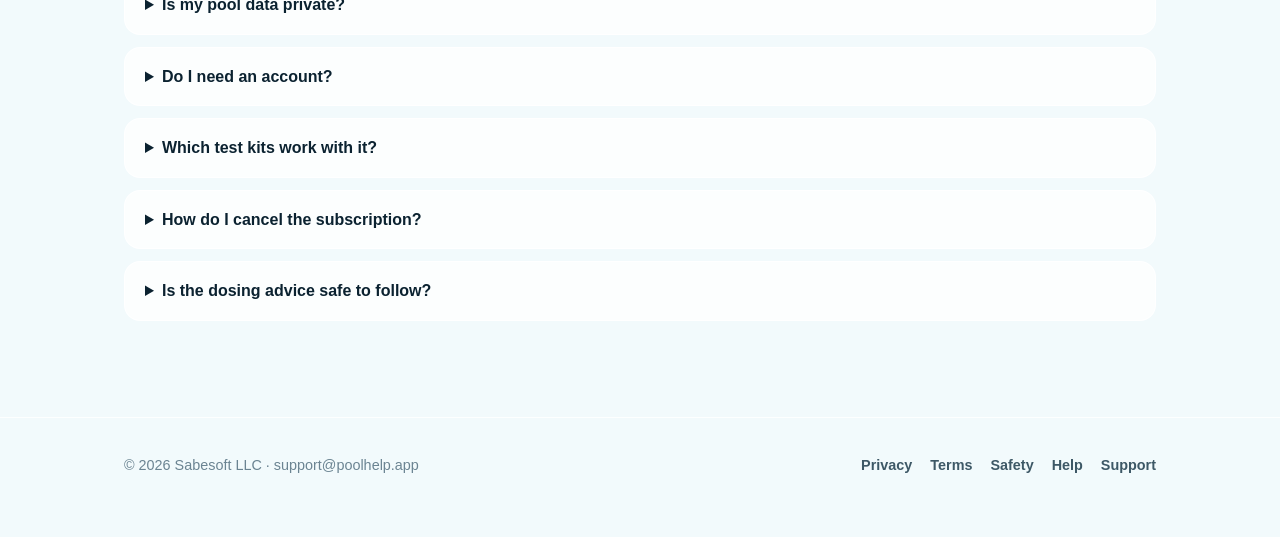
==== commit cf71cf3c: "Merge 5549e13ae33ec3f21fa3301c3260f517c0bab67e into 88dace08e4d3ae1072abbc013d9920e0b21a4d02" ====
--- a/index.html
+++ b/index.html
@@ -24,6 +24,7 @@
     <nav class="top" aria-label="Site">
       <a href="#features" class="hide-sm">Features</a>
       <a href="#pricing" class="hide-sm">Pricing</a>
+      <a href="/help/">Help</a>
       <a href="/support/">Support</a>
     </nav>
   </div>
@@ -141,6 +142,7 @@
       <a href="/privacy/">Privacy</a>
       <a href="/terms/">Terms</a>
       <a href="/safety/">Safety</a>
+      <a href="/help/">Help</a>
       <a href="/support/">Support</a>
     </nav>
   </div>
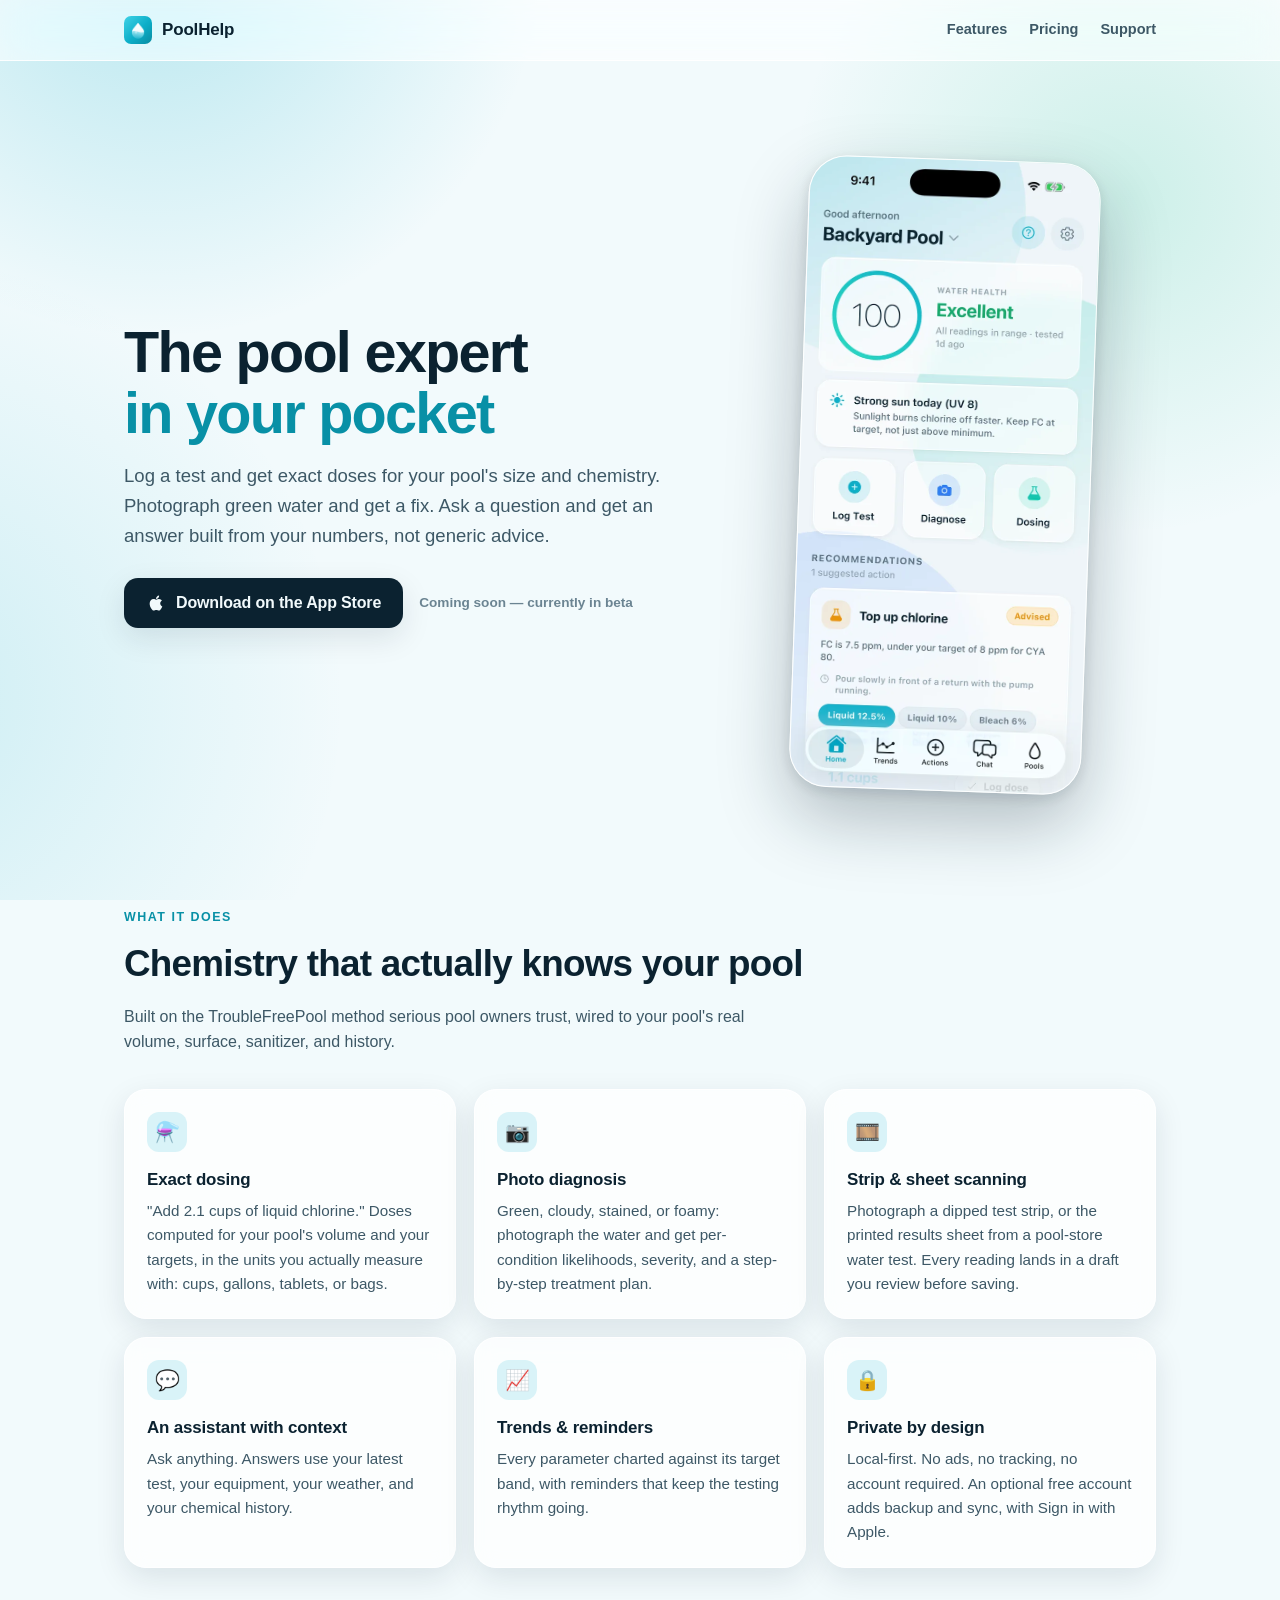
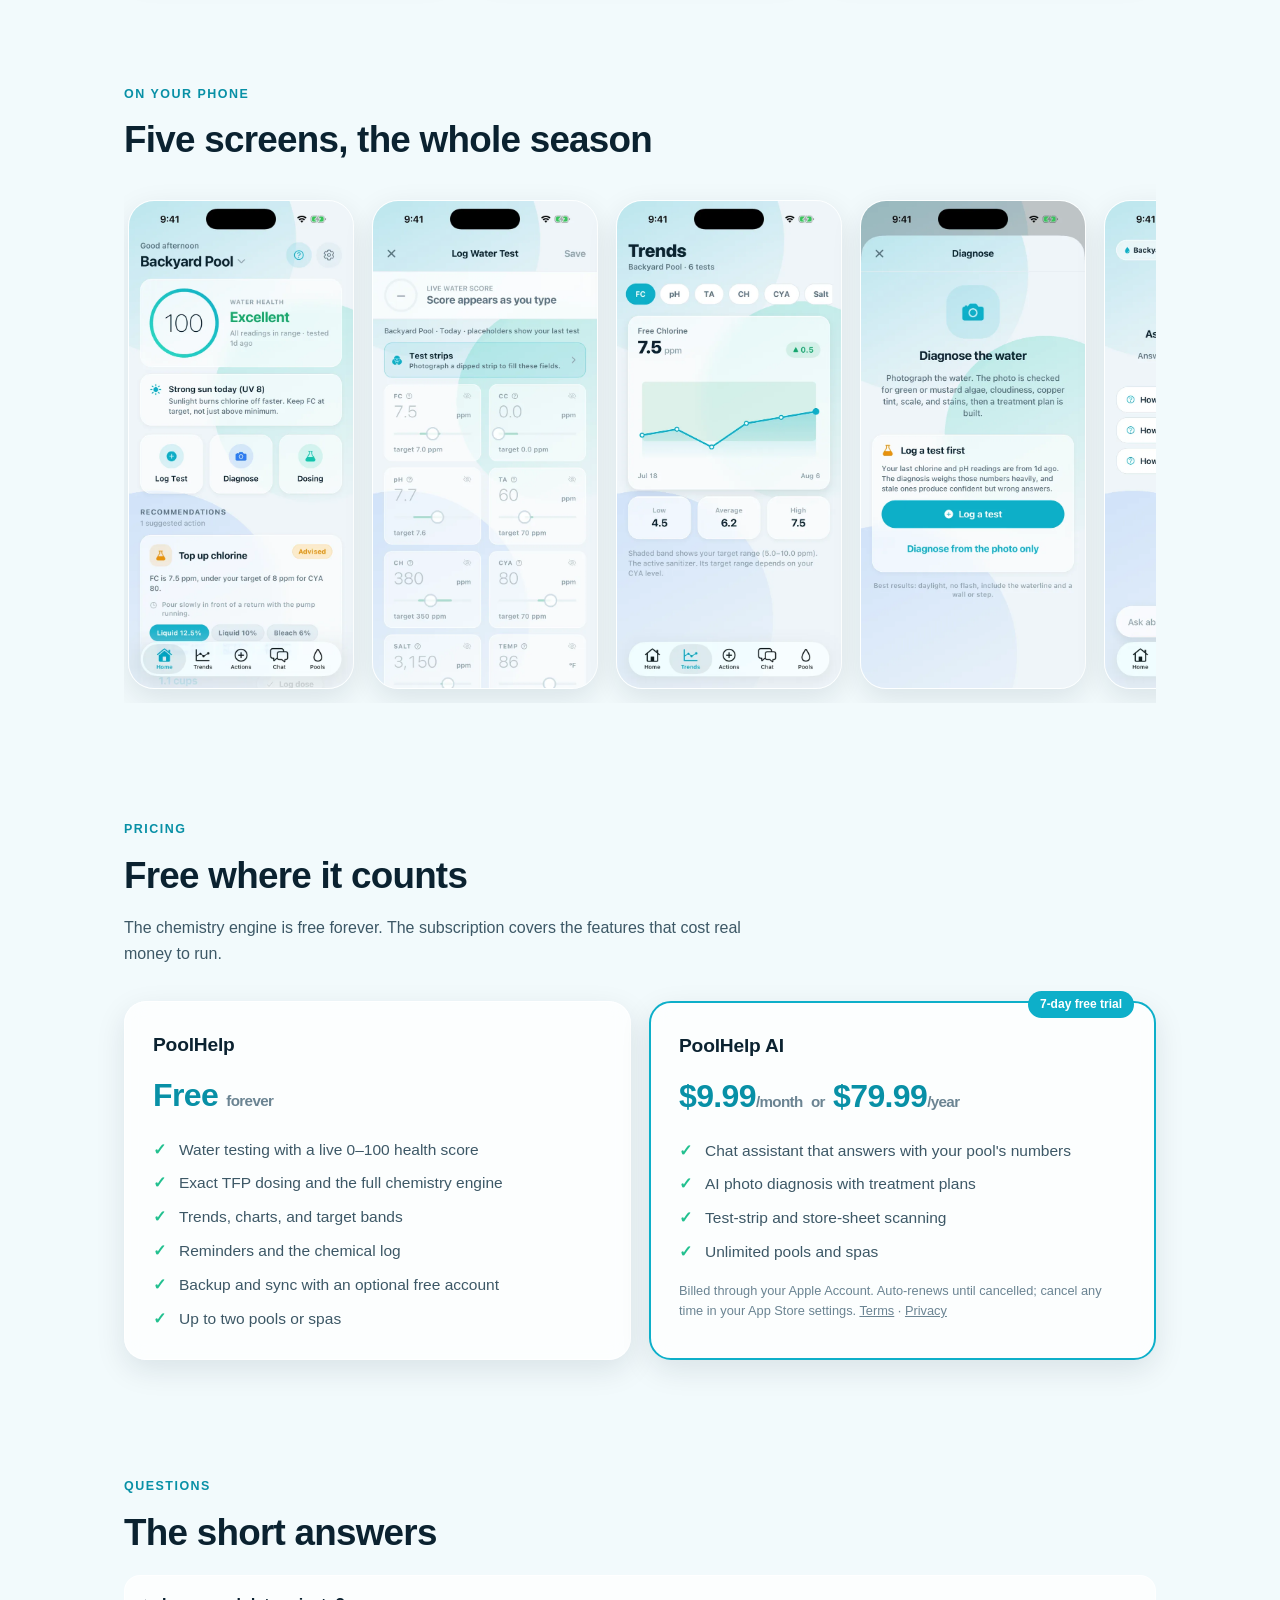
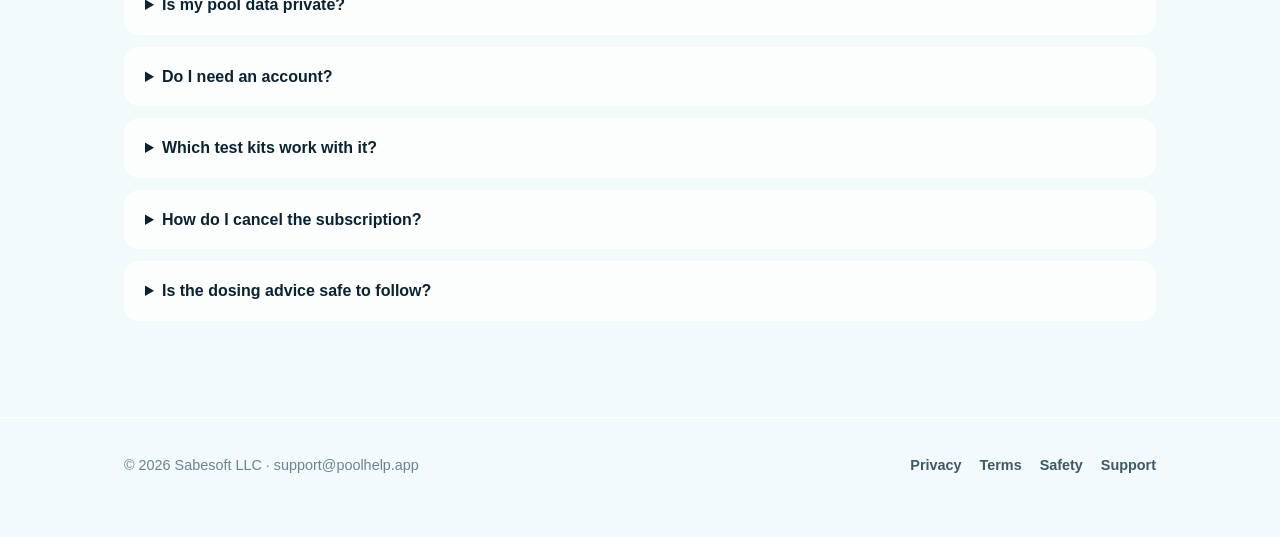
==== commit c415abd3: "Legal pages: Apple Account wording, Privacy dated September 24, 2026 (CoS 2026-09-25 decisions 1 and" ====
--- a/index.html
+++ b/index.html
@@ -24,7 +24,6 @@
     <nav class="top" aria-label="Site">
       <a href="#features" class="hide-sm">Features</a>
       <a href="#pricing" class="hide-sm">Pricing</a>
-      <a href="/help/">Help</a>
       <a href="/support/">Support</a>
     </nav>
   </div>
@@ -103,7 +102,7 @@
             <li>Test-strip and store-sheet scanning</li>
             <li>Unlimited pools and spas</li>
           </ul>
-          <p class="fineprint">Billed through your Apple ID. Auto-renews until cancelled; cancel any time in your App Store settings. <a href="/terms/">Terms</a> · <a href="/privacy/">Privacy</a></p>
+          <p class="fineprint">Billed through your Apple Account. Auto-renews until cancelled; cancel any time in your App Store settings. <a href="/terms/">Terms</a> · <a href="/privacy/">Privacy</a></p>
         </div>
       </div>
     </section>
@@ -142,7 +141,6 @@
       <a href="/privacy/">Privacy</a>
       <a href="/terms/">Terms</a>
       <a href="/safety/">Safety</a>
-      <a href="/help/">Help</a>
       <a href="/support/">Support</a>
     </nav>
   </div>
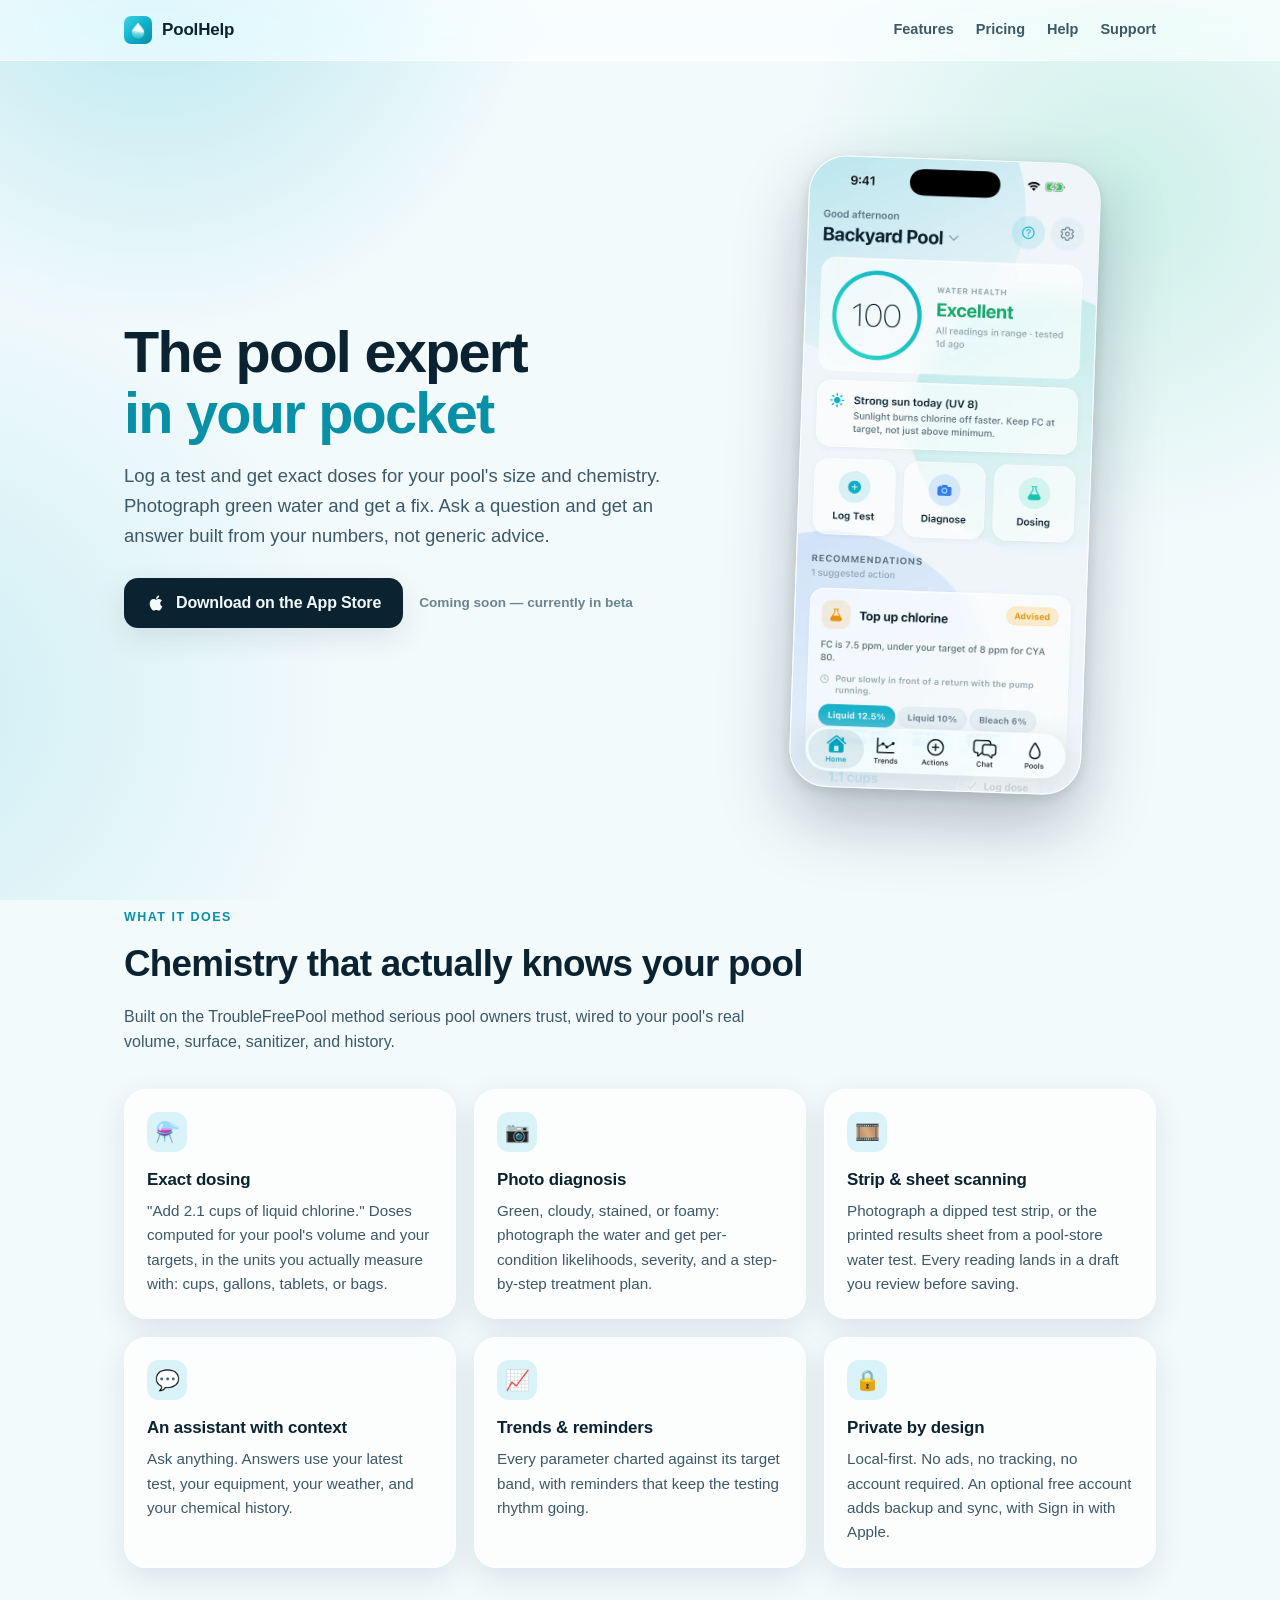
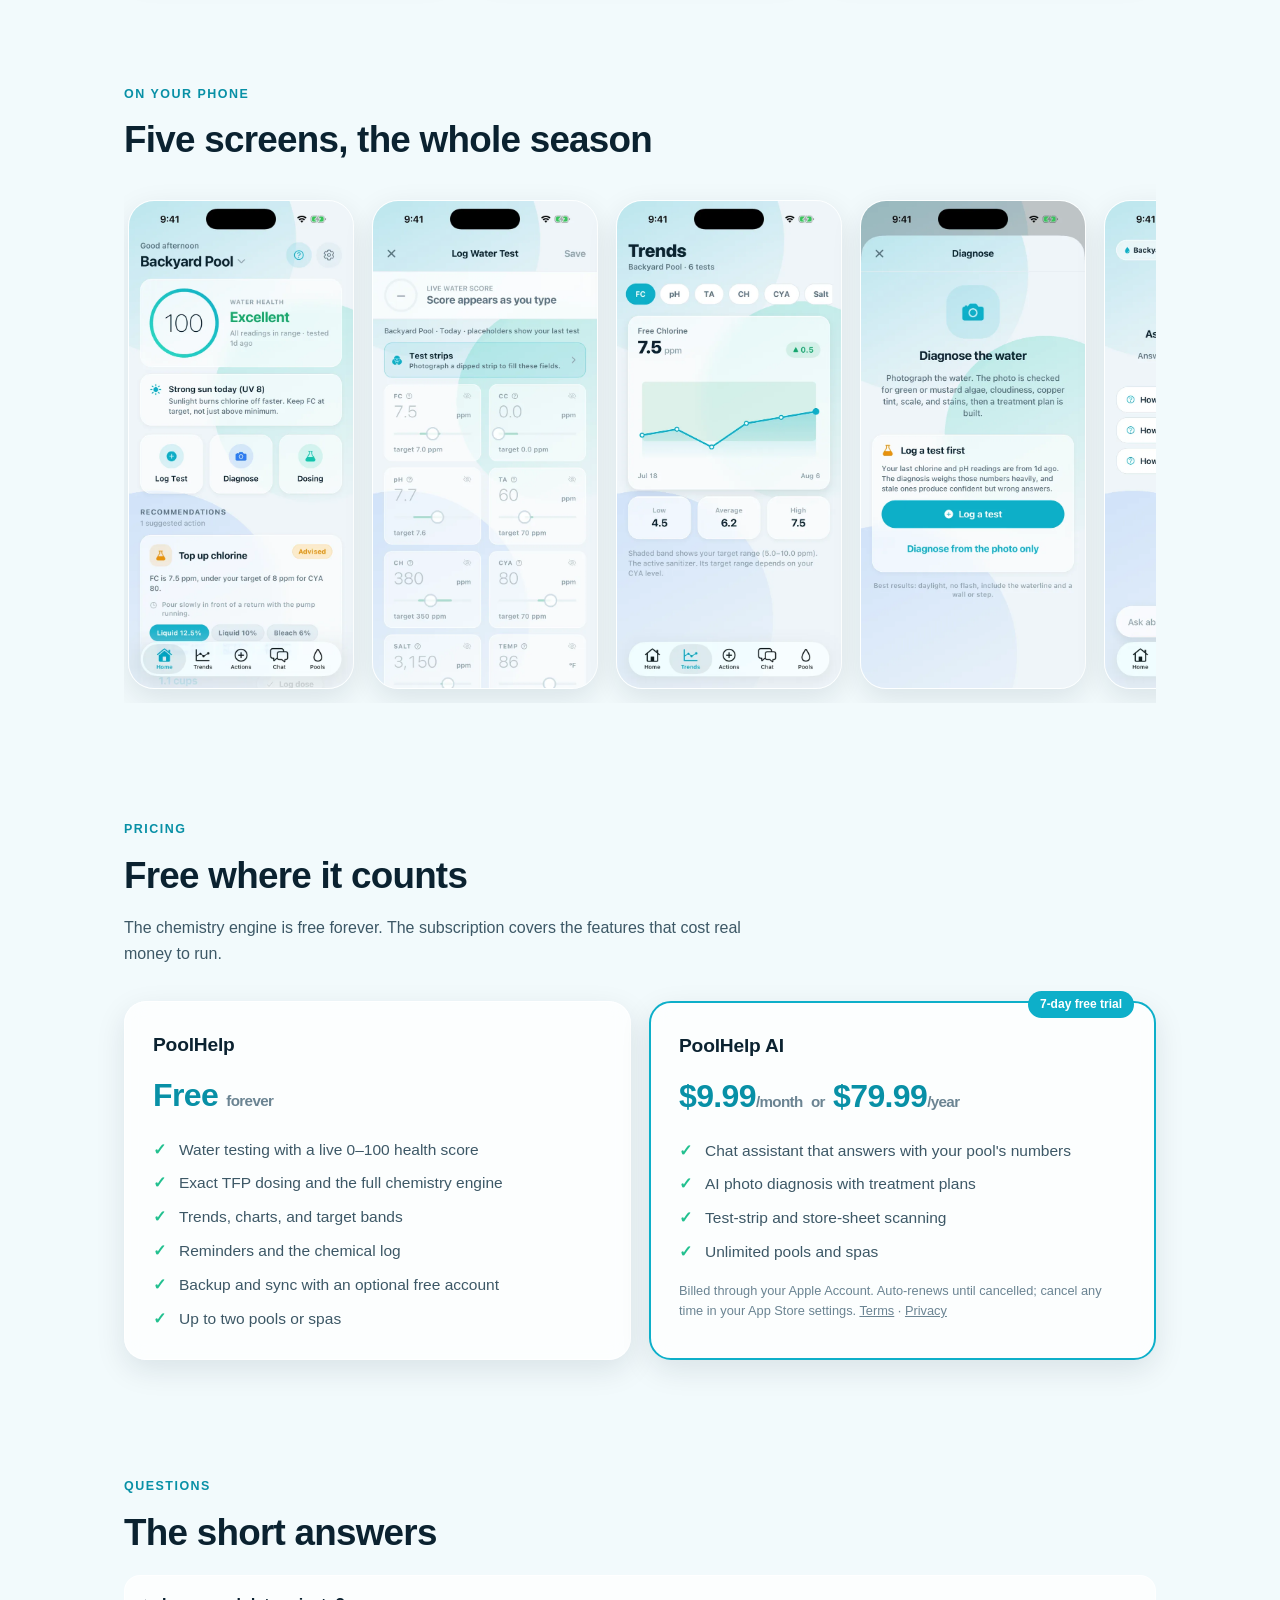
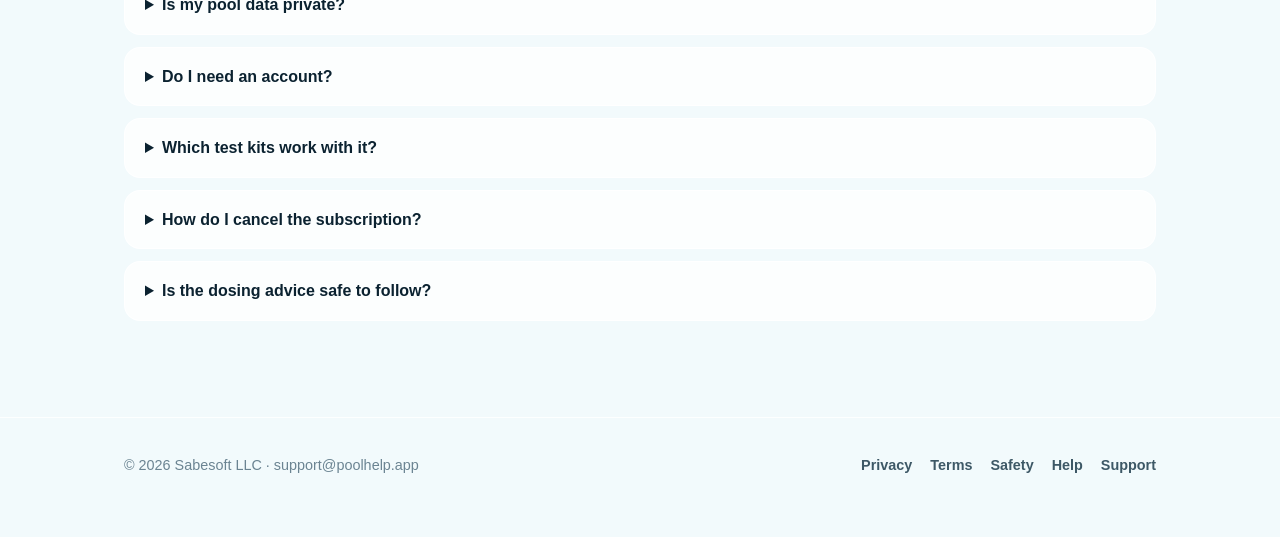
==== commit a856a9d0: "Merge pull request #4 from brandonjerz23/cos/7.2-help-page Help & FAQ page at /help, linked from eve" ====
--- a/index.html
+++ b/index.html
@@ -24,6 +24,7 @@
     <nav class="top" aria-label="Site">
       <a href="#features" class="hide-sm">Features</a>
       <a href="#pricing" class="hide-sm">Pricing</a>
+      <a href="/help/">Help</a>
       <a href="/support/">Support</a>
     </nav>
   </div>
@@ -141,6 +142,7 @@
       <a href="/privacy/">Privacy</a>
       <a href="/terms/">Terms</a>
       <a href="/safety/">Safety</a>
+      <a href="/help/">Help</a>
       <a href="/support/">Support</a>
     </nav>
   </div>
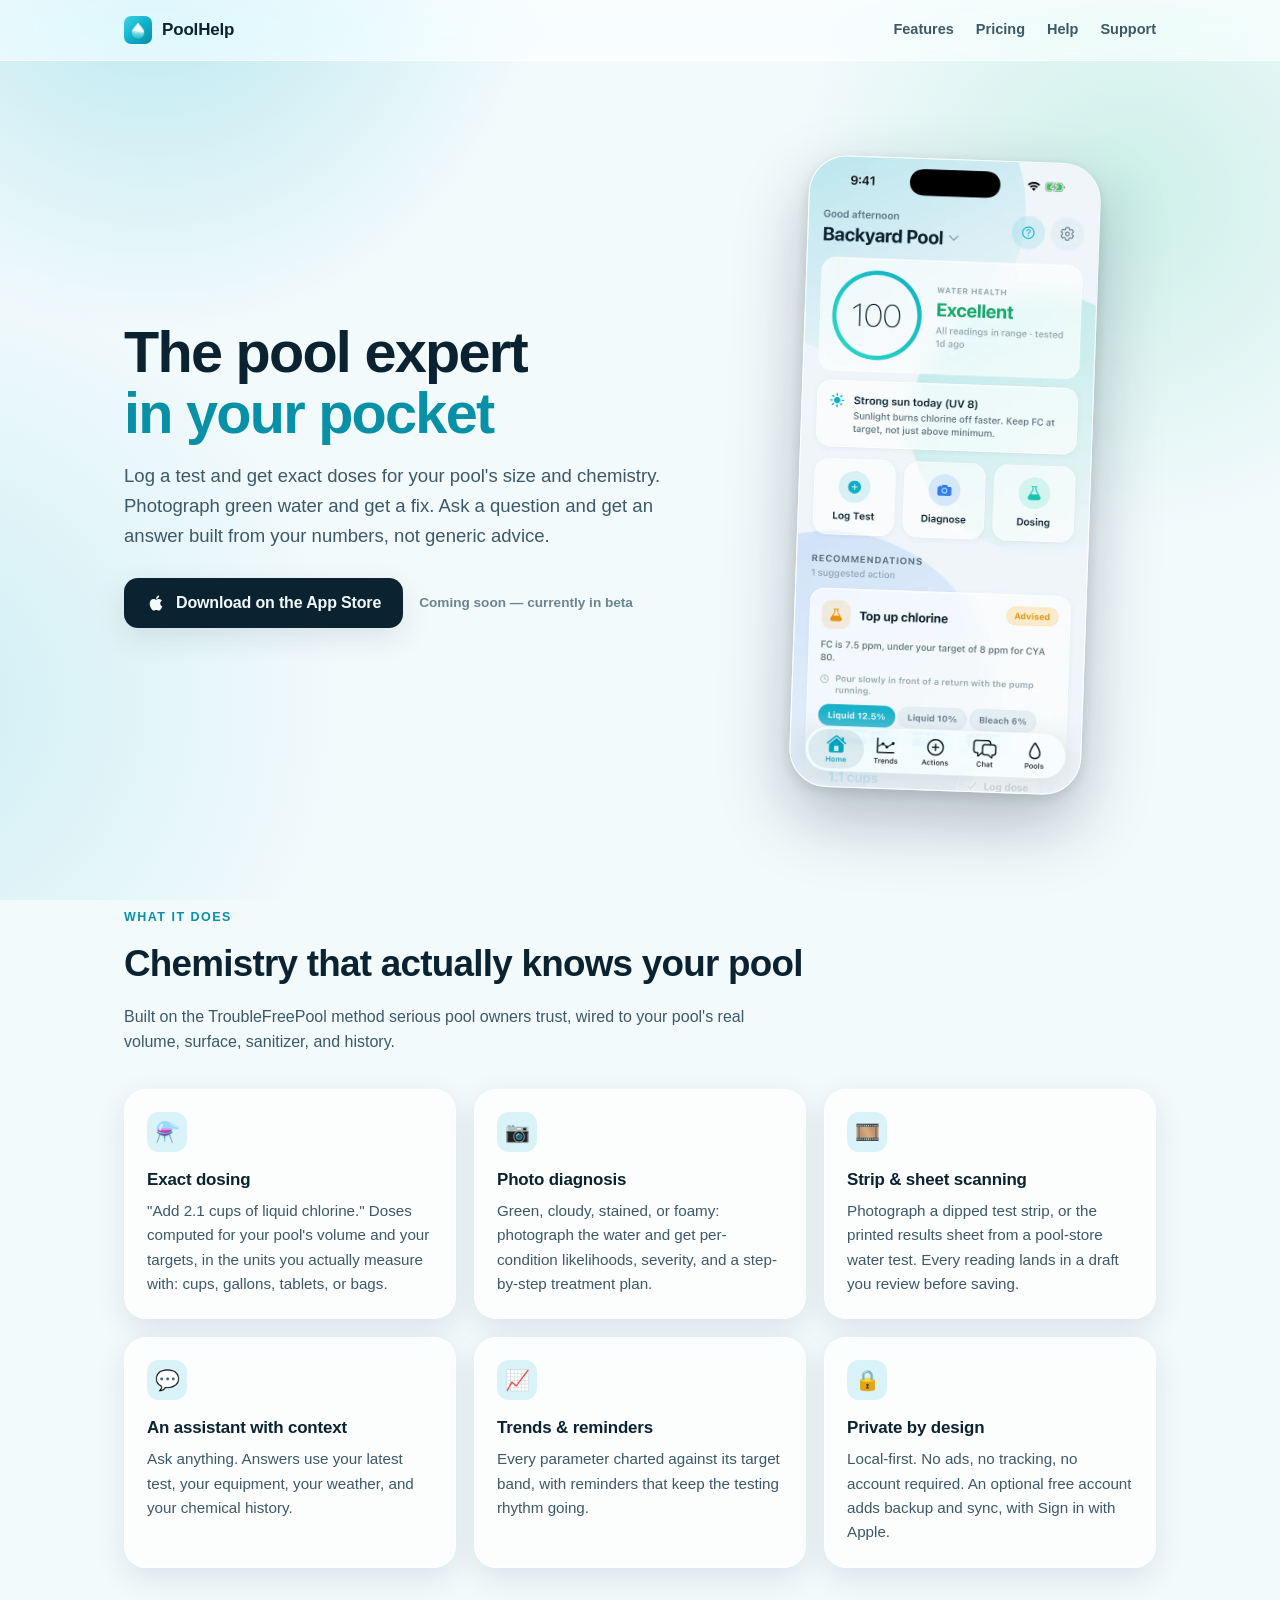
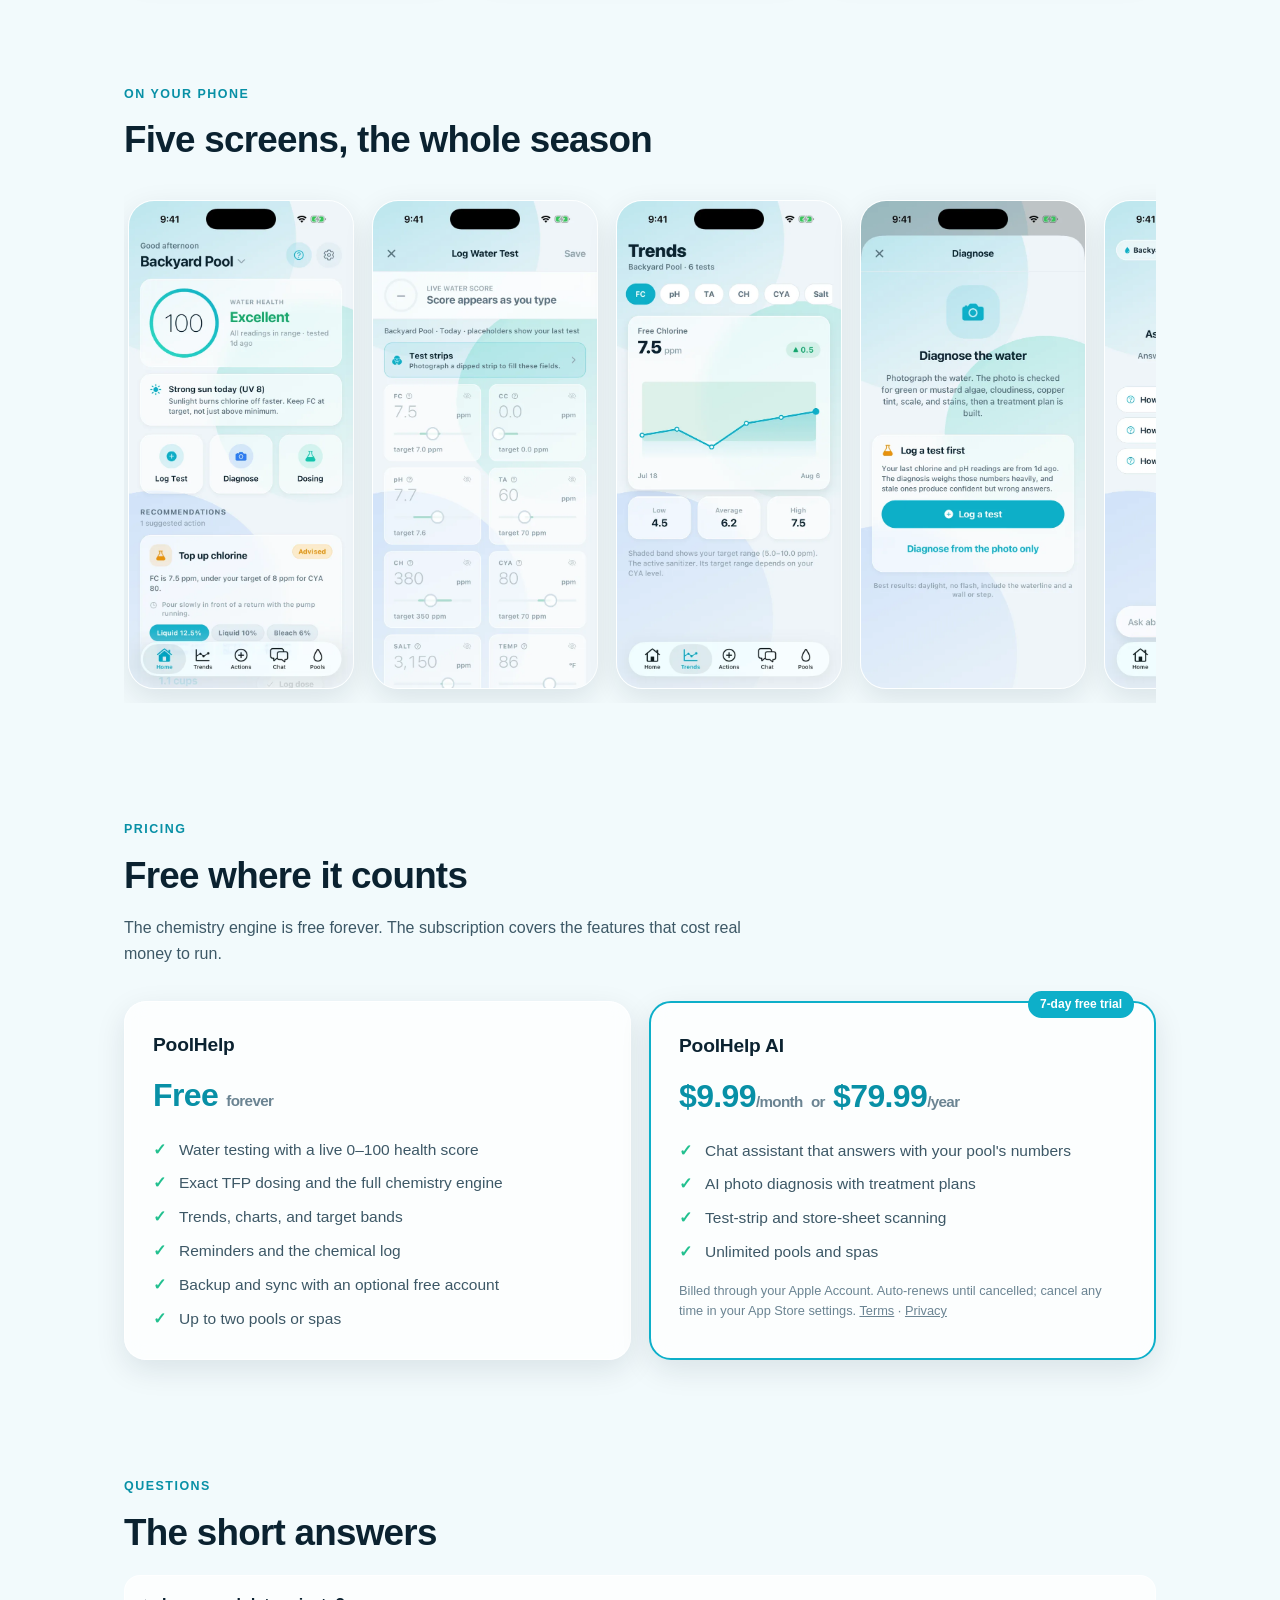
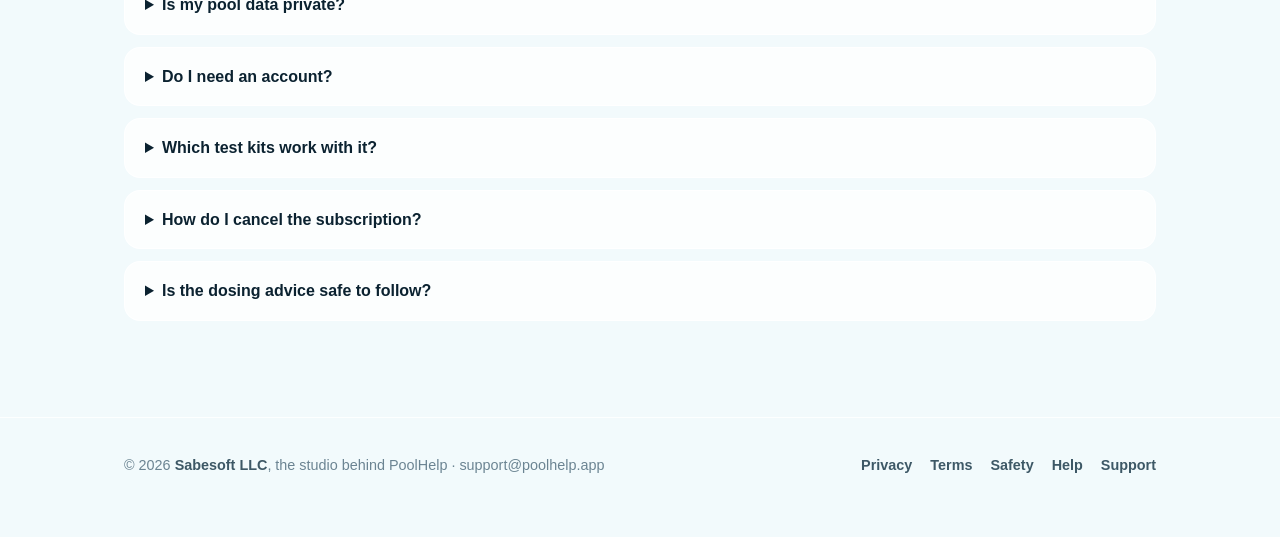
==== commit f195eee3: "Link footer to sabesoft.co and credit Sabesoft as the studio behind PoolHelp Co-Authored-By: Claude " ====
--- a/index.html
+++ b/index.html
@@ -137,7 +137,7 @@
 
 <footer class="site">
   <div class="wrap">
-    <span>© 2026 Sabesoft LLC · support@poolhelp.app</span>
+    <span>© 2026 <a href="https://sabesoft.co" rel="noopener">Sabesoft LLC</a>, the studio behind PoolHelp · support@poolhelp.app</span>
     <nav aria-label="Legal">
       <a href="/privacy/">Privacy</a>
       <a href="/terms/">Terms</a>
